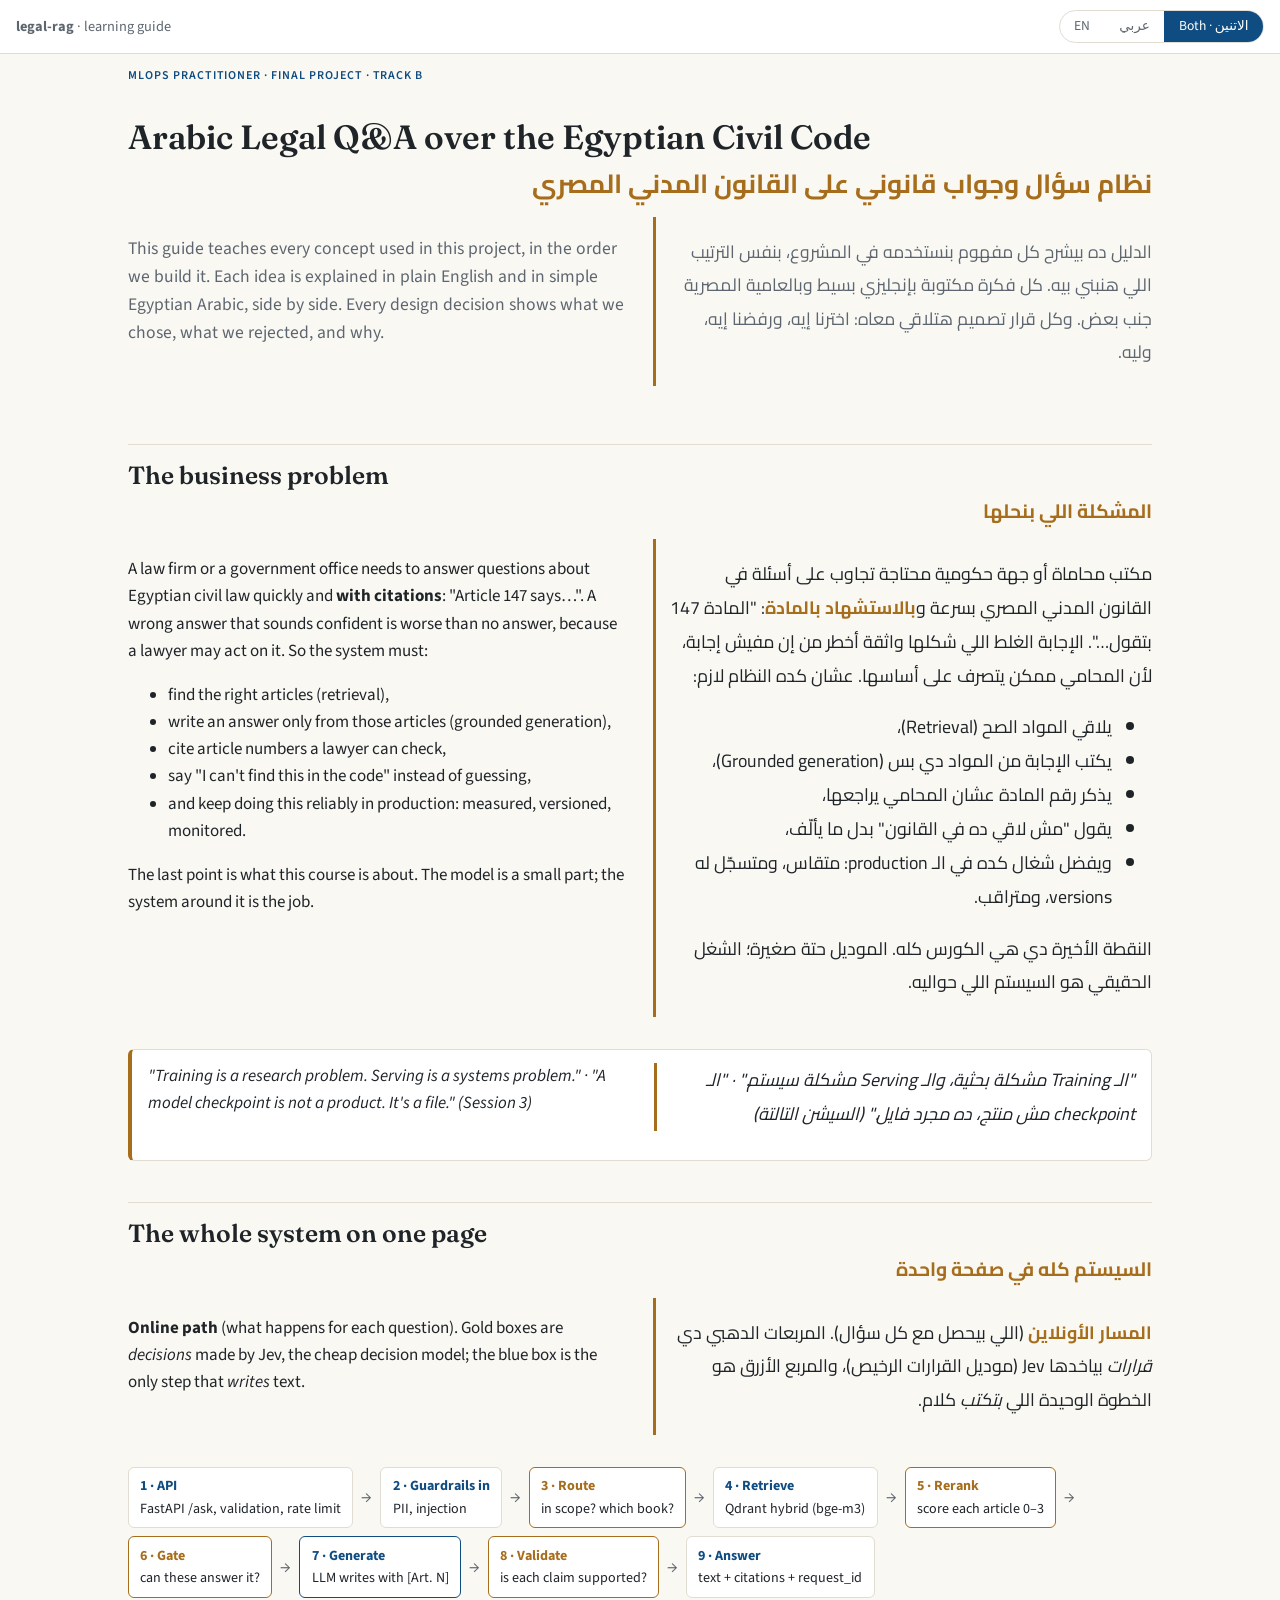
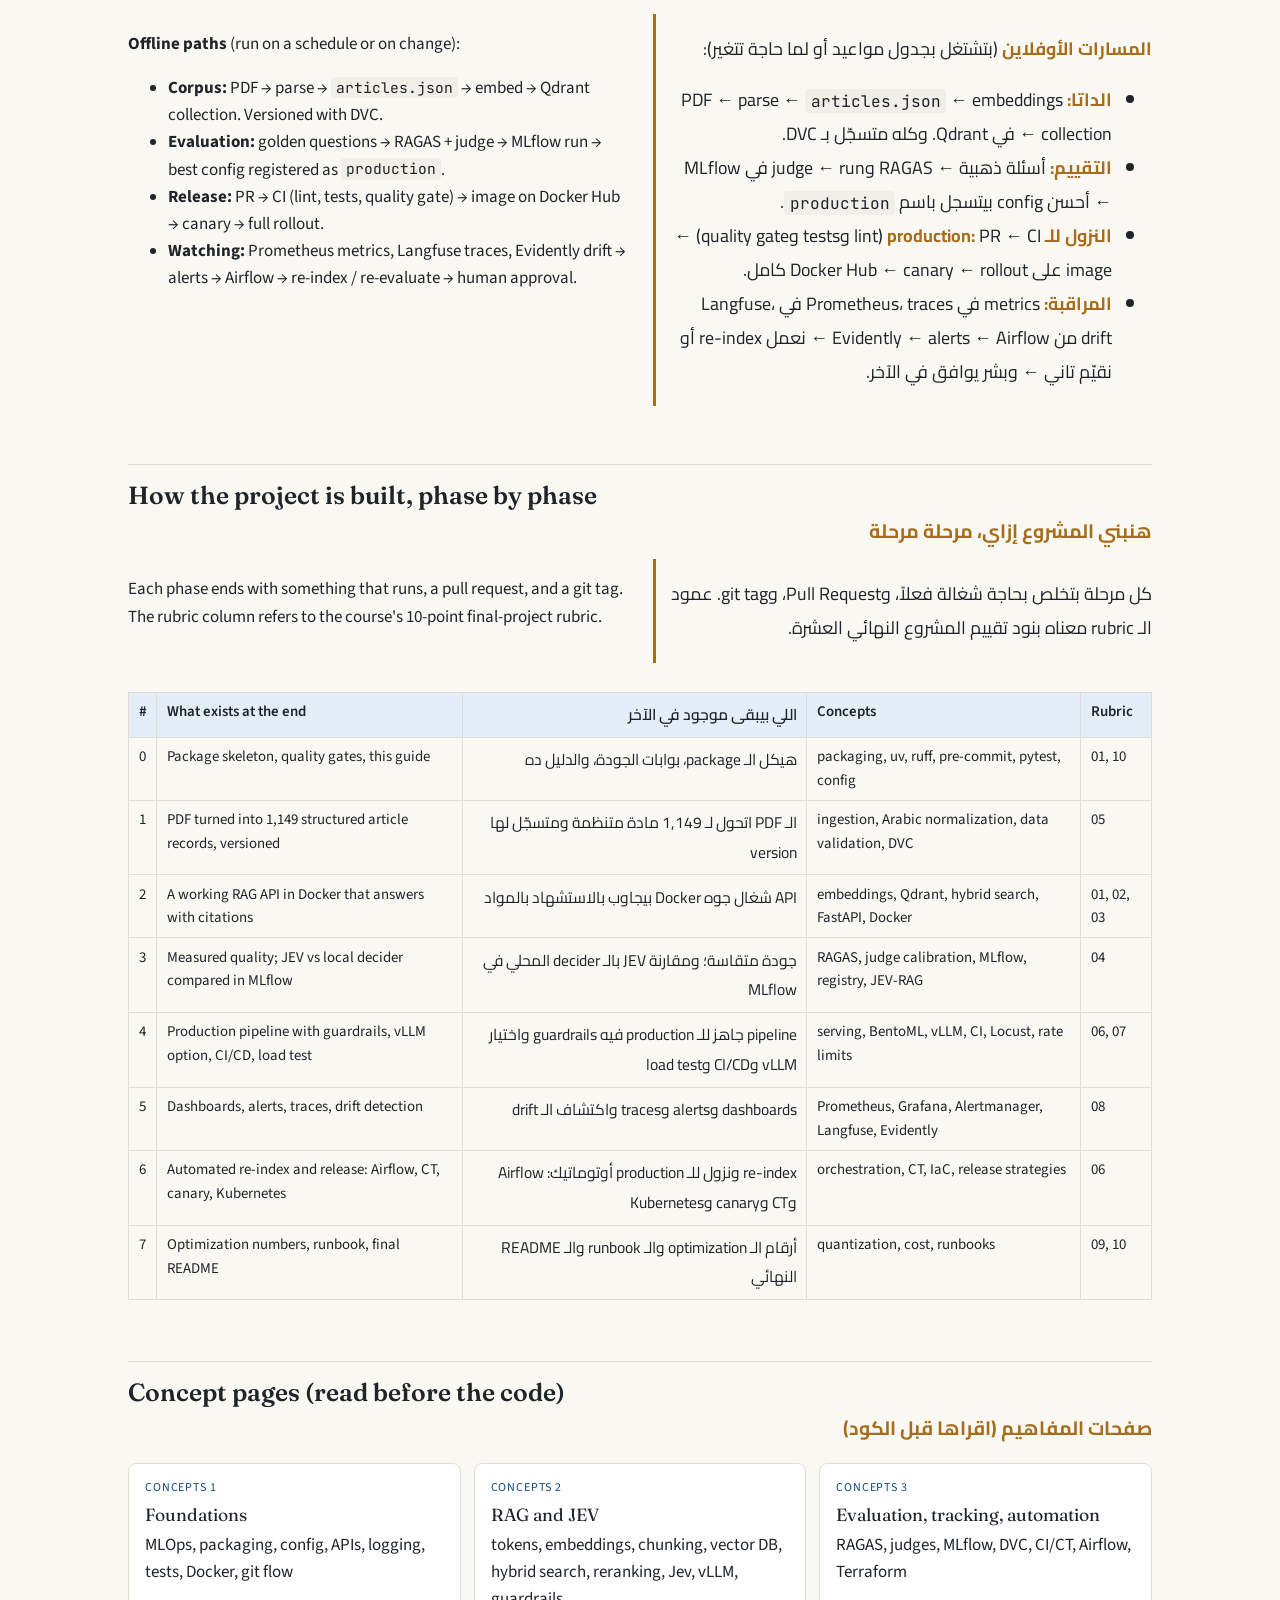
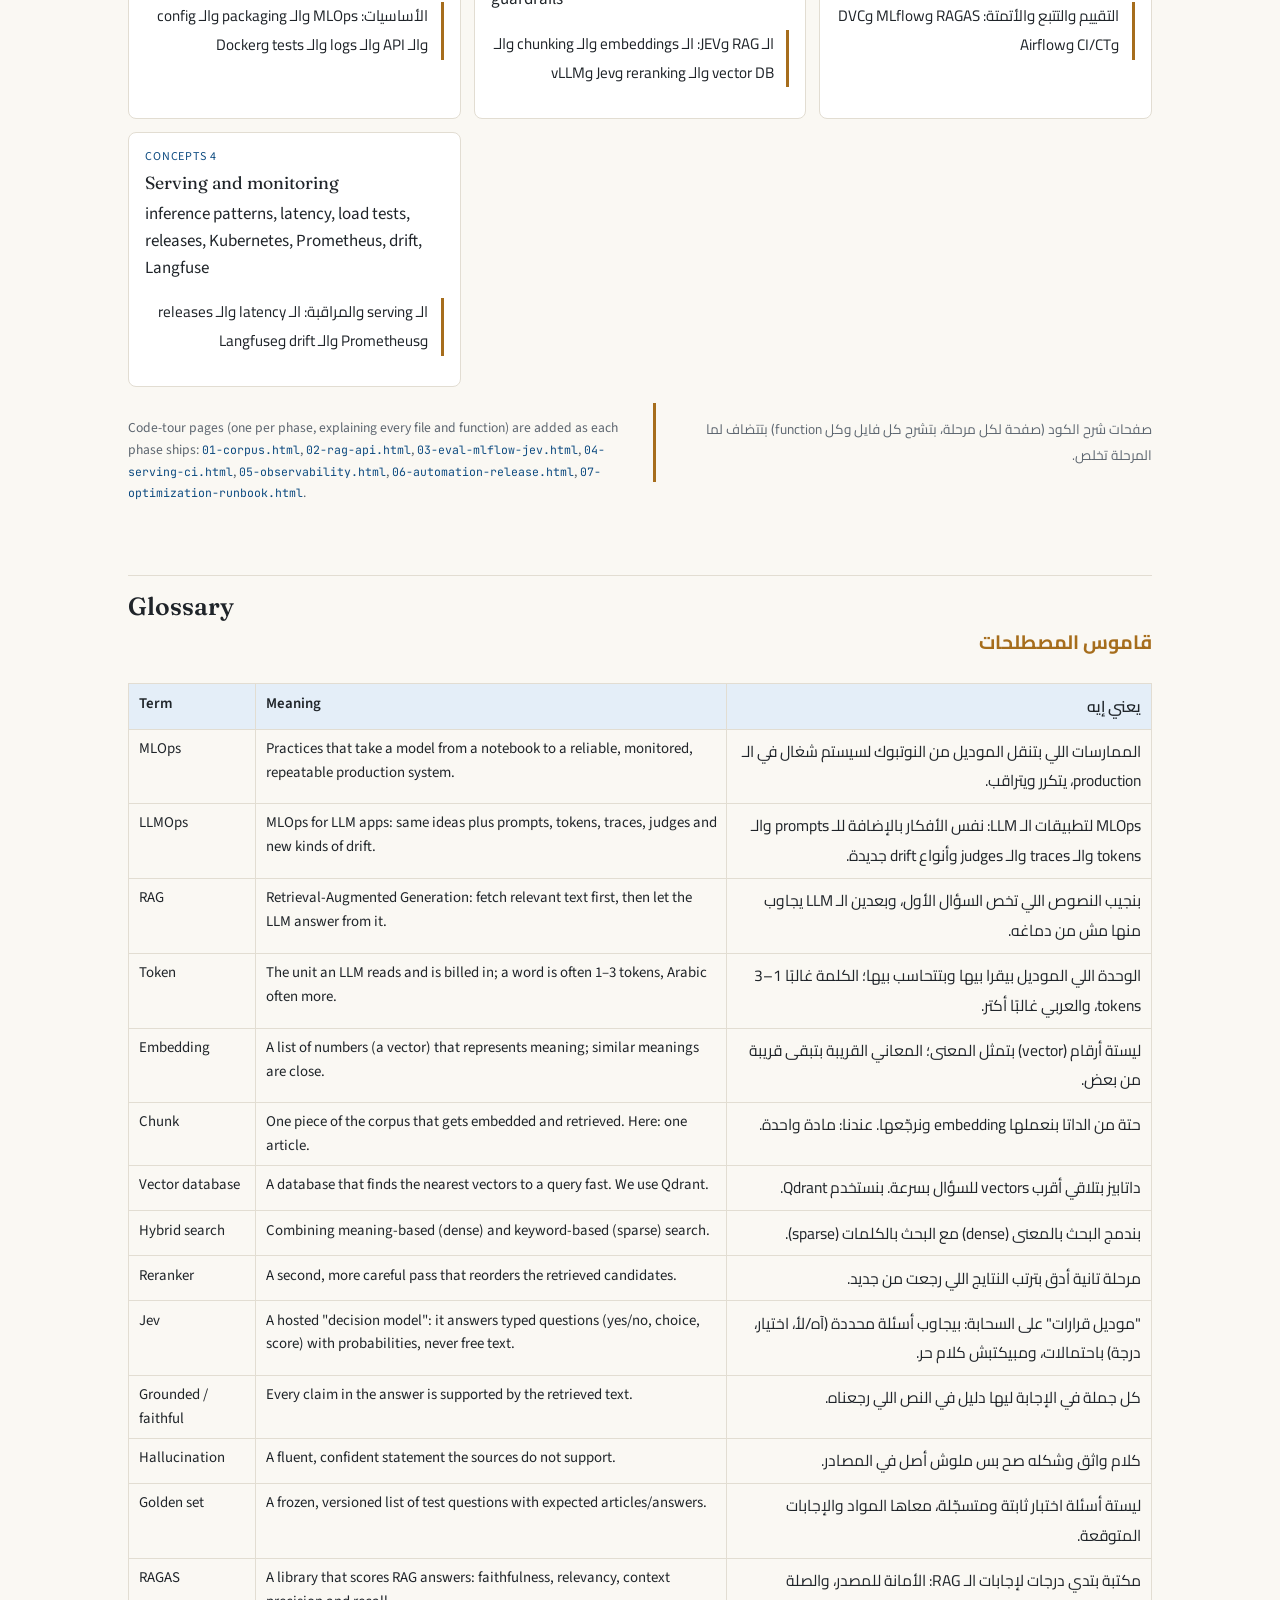
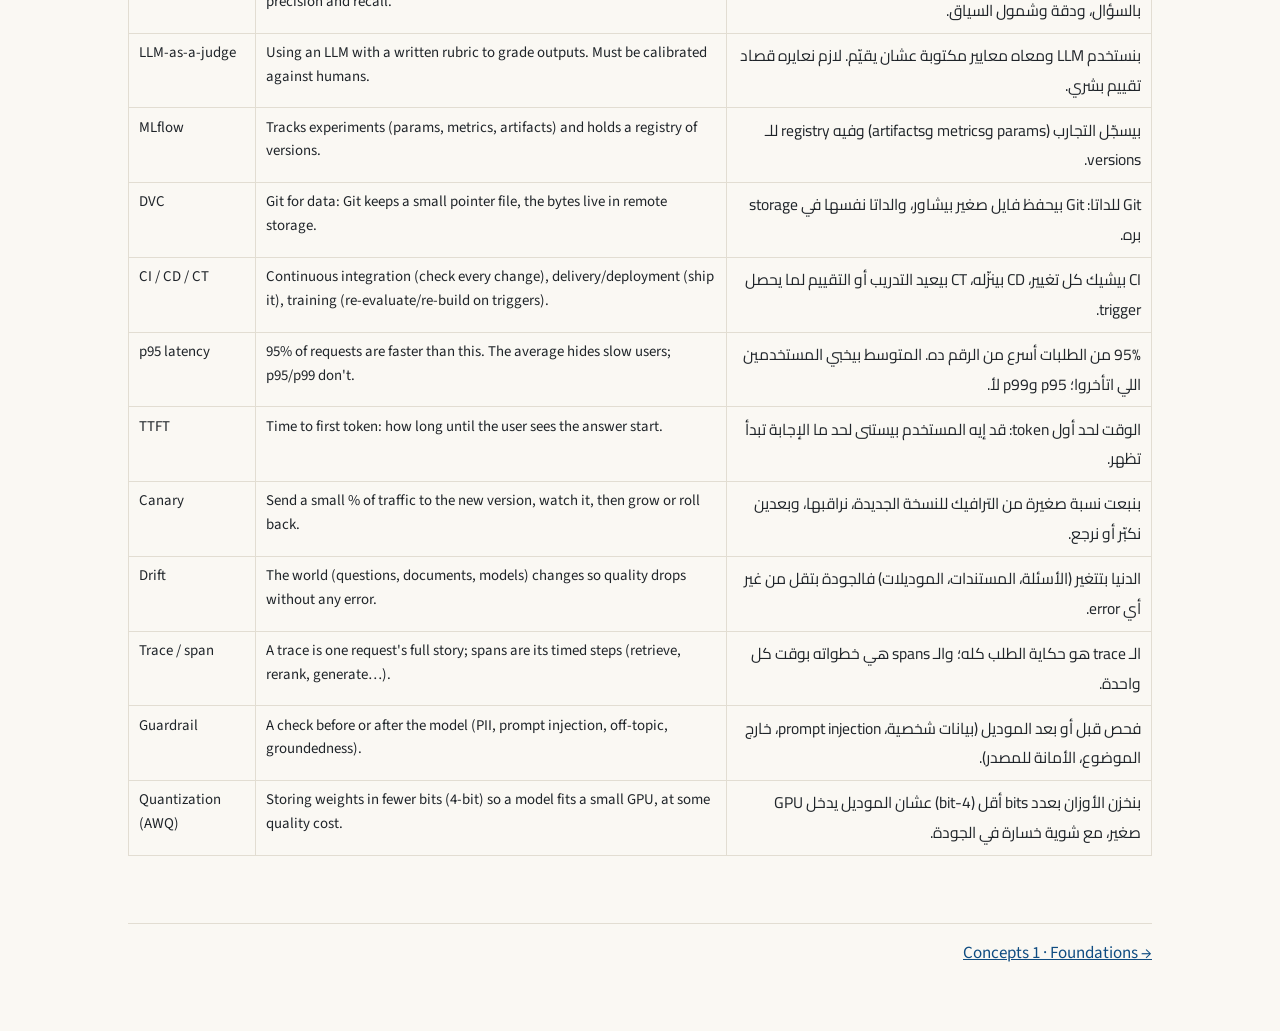
==== docs/walkthrough/index.html @ e9fcdf04 "docs: bilingual concept walkthrough and minimal CI - docs/walkthrough: index (business problem, syst" ====
<!doctype html>
<html lang="en">
<head>
<meta charset="utf-8">
<meta name="viewport" content="width=device-width, initial-scale=1">
<title>legal-rag Learning Guide</title>
<link rel="preconnect" href="https://fonts.googleapis.com">
<link rel="stylesheet" href="https://fonts.googleapis.com/css2?family=Cairo:wght@400;600;700&family=Fraunces:opsz,wght@9..144,600&family=JetBrains+Mono:wght@400;600&family=Source+Sans+3:wght@400;600&display=swap">
<link rel="stylesheet" href="assets/style.css">
</head>
<body data-lang="both">
<header class="topbar">
  <div class="crumbs"><strong>legal-rag</strong> · learning guide</div>
  <div class="lang-toggle" role="group" aria-label="Language">
    <button type="button" data-lang="en">EN</button>
    <button type="button" data-lang="ar">عربي</button>
    <button type="button" data-lang="both">Both · الاتنين</button>
  </div>
</header>
<main>

<p class="eyebrow">MLOps Practitioner · Final project · Track B</p>
<h1><span class="en">Arabic Legal Q&amp;A over the Egyptian Civil Code</span><span class="ar">نظام سؤال وجواب قانوني على القانون المدني المصري</span></h1>

<div class="pair">
  <div class="en">
    <p class="lede">This guide teaches every concept used in this project, in the order we build it. Each idea is explained in plain English and in simple Egyptian Arabic, side by side. Every design decision shows what we chose, what we rejected, and why.</p>
  </div>
  <div class="ar" lang="ar" dir="rtl">
    <p class="lede">الدليل ده بيشرح كل مفهوم بنستخدمه في المشروع، بنفس الترتيب اللي هنبني بيه. كل فكرة مكتوبة بإنجليزي بسيط وبالعامية المصرية جنب بعض. وكل قرار تصميم هتلاقي معاه: اخترنا إيه، ورفضنا إيه، وليه.</p>
  </div>
</div>

<h2><span class="en">The business problem</span><span class="ar">المشكلة اللي بنحلها</span></h2>
<div class="pair">
  <div class="en">
    <p>A law firm or a government office needs to answer questions about Egyptian civil law quickly and <strong>with citations</strong>: "Article 147 says…". A wrong answer that sounds confident is worse than no answer, because a lawyer may act on it. So the system must:</p>
    <ul>
      <li>find the right articles (retrieval),</li>
      <li>write an answer only from those articles (grounded generation),</li>
      <li>cite article numbers a lawyer can check,</li>
      <li>say "I can't find this in the code" instead of guessing,</li>
      <li>and keep doing this reliably in production: measured, versioned, monitored.</li>
    </ul>
    <p>The last point is what this course is about. The model is a small part; the system around it is the job.</p>
  </div>
  <div class="ar" lang="ar" dir="rtl">
    <p>مكتب محاماة أو جهة حكومية محتاجة تجاوب على أسئلة في القانون المدني المصري بسرعة و<strong>بالاستشهاد بالمادة</strong>: "المادة 147 بتقول…". الإجابة الغلط اللي شكلها واثقة أخطر من إن مفيش إجابة، لأن المحامي ممكن يتصرف على أساسها. عشان كده النظام لازم:</p>
    <ul>
      <li>يلاقي المواد الصح (Retrieval)،</li>
      <li>يكتب الإجابة من المواد دي بس (Grounded generation)،</li>
      <li>يذكر رقم المادة عشان المحامي يراجعها،</li>
      <li>يقول "مش لاقي ده في القانون" بدل ما يألّف،</li>
      <li>ويفضل شغال كده في الـ production: متقاس، ومتسجّل له versions، ومتراقب.</li>
    </ul>
    <p>النقطة الأخيرة دي هي الكورس كله. الموديل حتة صغيرة؛ الشغل الحقيقي هو السيستم اللي حواليه.</p>
  </div>
</div>

<div class="callout quote">
  <div class="pair">
    <div class="en">"Training is a research problem. Serving is a systems problem." · "A model checkpoint is not a product. It's a file." (Session 3)</div>
    <div class="ar" lang="ar" dir="rtl">"الـ Training مشكلة بحثية، والـ Serving مشكلة سيستم." · "الـ checkpoint مش منتج، ده مجرد فايل." (السيشن التالتة)</div>
  </div>
</div>

<h2><span class="en">The whole system on one page</span><span class="ar">السيستم كله في صفحة واحدة</span></h2>
<div class="pair">
  <div class="en"><p><strong>Online path</strong> (what happens for each question). Gold boxes are <em>decisions</em> made by Jev, the cheap decision model; the blue box is the only step that <em>writes</em> text.</p></div>
  <div class="ar" lang="ar" dir="rtl"><p><strong>المسار الأونلاين</strong> (اللي بيحصل مع كل سؤال). المربعات الدهبي دي <em>قرارات</em> بياخدها Jev (موديل القرارات الرخيص)، والمربع الأزرق هو الخطوة الوحيدة اللي <em>بتكتب</em> كلام.</p></div>
</div>
<div class="flow" aria-label="Online request path">
  <div class="step"><b>1 · API</b>FastAPI /ask, validation, rate limit</div><span class="arrow">→</span>
  <div class="step"><b>2 · Guardrails in</b>PII, injection</div><span class="arrow">→</span>
  <div class="step jev"><b>3 · Route</b>in scope? which book?</div><span class="arrow">→</span>
  <div class="step"><b>4 · Retrieve</b>Qdrant hybrid (bge-m3)</div><span class="arrow">→</span>
  <div class="step jev"><b>5 · Rerank</b>score each article 0–3</div><span class="arrow">→</span>
  <div class="step jev"><b>6 · Gate</b>can these answer it?</div><span class="arrow">→</span>
  <div class="step" style="border-color:var(--accent)"><b>7 · Generate</b>LLM writes with [Art. N]</div><span class="arrow">→</span>
  <div class="step jev"><b>8 · Validate</b>is each claim supported?</div><span class="arrow">→</span>
  <div class="step"><b>9 · Answer</b>text + citations + request_id</div>
</div>
<div class="pair">
  <div class="en"><p><strong>Offline paths</strong> (run on a schedule or on change):</p>
    <ul>
      <li><strong>Corpus:</strong> PDF → parse → <code>articles.json</code> → embed → Qdrant collection. Versioned with DVC.</li>
      <li><strong>Evaluation:</strong> golden questions → RAGAS + judge → MLflow run → best config registered as <code>production</code>.</li>
      <li><strong>Release:</strong> PR → CI (lint, tests, quality gate) → image on Docker Hub → canary → full rollout.</li>
      <li><strong>Watching:</strong> Prometheus metrics, Langfuse traces, Evidently drift → alerts → Airflow → re-index / re-evaluate → human approval.</li>
    </ul>
  </div>
  <div class="ar" lang="ar" dir="rtl"><p><strong>المسارات الأوفلاين</strong> (بتشتغل بجدول مواعيد أو لما حاجة تتغير):</p>
    <ul>
      <li><strong>الداتا:</strong> PDF ← parse ← <code>articles.json</code> ← embeddings ← collection في Qdrant. وكله متسجّل بـ DVC.</li>
      <li><strong>التقييم:</strong> أسئلة ذهبية ← RAGAS وjudge ← run في MLflow ← أحسن config بيتسجل باسم <code>production</code>.</li>
      <li><strong>النزول للـ production:</strong> PR ← CI (lint وtests وquality gate) ← image على Docker Hub ← canary ← rollout كامل.</li>
      <li><strong>المراقبة:</strong> metrics في Prometheus، traces في Langfuse، drift من Evidently ← alerts ← Airflow ← نعمل re-index أو نقيّم تاني ← وبشر يوافق في الآخر.</li>
    </ul>
  </div>
</div>

<h2><span class="en">How the project is built, phase by phase</span><span class="ar">هنبني المشروع إزاي، مرحلة مرحلة</span></h2>
<div class="pair">
  <div class="en"><p>Each phase ends with something that runs, a pull request, and a git tag. The rubric column refers to the course's 10-point final-project rubric.</p></div>
  <div class="ar" lang="ar" dir="rtl"><p>كل مرحلة بتخلص بحاجة شغالة فعلاً، وPull Request، وgit tag. عمود الـ rubric معناه بنود تقييم المشروع النهائي العشرة.</p></div>
</div>
<div class="tablewrap">
<table>
  <thead><tr><th>#</th><th class="en">What exists at the end</th><th class="ar">اللي بيبقى موجود في الآخر</th><th>Concepts</th><th>Rubric</th></tr></thead>
  <tbody>
    <tr><td>0</td><td class="en">Package skeleton, quality gates, this guide</td><td class="ar">هيكل الـ package، بوابات الجودة، والدليل ده</td><td>packaging, uv, ruff, pre-commit, pytest, config</td><td>01, 10</td></tr>
    <tr><td>1</td><td class="en">PDF turned into 1,149 structured article records, versioned</td><td class="ar">الـ PDF اتحول لـ 1,149 مادة متنظمة ومتسجّل لها version</td><td>ingestion, Arabic normalization, data validation, DVC</td><td>05</td></tr>
    <tr><td>2</td><td class="en">A working RAG API in Docker that answers with citations</td><td class="ar">API شغال جوه Docker بيجاوب بالاستشهاد بالمواد</td><td>embeddings, Qdrant, hybrid search, FastAPI, Docker</td><td>01, 02, 03</td></tr>
    <tr><td>3</td><td class="en">Measured quality; JEV vs local decider compared in MLflow</td><td class="ar">جودة متقاسة؛ ومقارنة JEV بالـ decider المحلي في MLflow</td><td>RAGAS, judge calibration, MLflow, registry, JEV-RAG</td><td>04</td></tr>
    <tr><td>4</td><td class="en">Production pipeline with guardrails, vLLM option, CI/CD, load test</td><td class="ar">pipeline جاهز للـ production فيه guardrails واختيار vLLM وCI/CD وload test</td><td>serving, BentoML, vLLM, CI, Locust, rate limits</td><td>06, 07</td></tr>
    <tr><td>5</td><td class="en">Dashboards, alerts, traces, drift detection</td><td class="ar">dashboards وalerts وtraces واكتشاف الـ drift</td><td>Prometheus, Grafana, Alertmanager, Langfuse, Evidently</td><td>08</td></tr>
    <tr><td>6</td><td class="en">Automated re-index and release: Airflow, CT, canary, Kubernetes</td><td class="ar">re-index ونزول للـ production أوتوماتيك: Airflow وCT وcanary وKubernetes</td><td>orchestration, CT, IaC, release strategies</td><td>06</td></tr>
    <tr><td>7</td><td class="en">Optimization numbers, runbook, final README</td><td class="ar">أرقام الـ optimization والـ runbook والـ README النهائي</td><td>quantization, cost, runbooks</td><td>09, 10</td></tr>
  </tbody>
</table>
</div>

<h2><span class="en">Concept pages (read before the code)</span><span class="ar">صفحات المفاهيم (اقراها قبل الكود)</span></h2>
<div class="cards">
  <a class="card" href="00a-foundations.html"><div class="k">Concepts 1</div><div class="t">Foundations</div><div class="en">MLOps, packaging, config, APIs, logging, tests, Docker, git flow</div><div class="ar" lang="ar" dir="rtl">الأساسيات: MLOps والـ packaging والـ config والـ API والـ logs والـ tests وDocker</div></a>
  <a class="card" href="00b-rag-jev.html"><div class="k">Concepts 2</div><div class="t">RAG and JEV</div><div class="en">tokens, embeddings, chunking, vector DB, hybrid search, reranking, Jev, vLLM, guardrails</div><div class="ar" lang="ar" dir="rtl">الـ RAG وJEV: الـ embeddings والـ chunking والـ vector DB والـ reranking وJev وvLLM</div></a>
  <a class="card" href="00c-eval-tracking.html"><div class="k">Concepts 3</div><div class="t">Evaluation, tracking, automation</div><div class="en">RAGAS, judges, MLflow, DVC, CI/CT, Airflow, Terraform</div><div class="ar" lang="ar" dir="rtl">التقييم والتتبع والأتمتة: RAGAS وMLflow وDVC وCI/CT وAirflow</div></a>
  <a class="card" href="00d-serving-monitoring.html"><div class="k">Concepts 4</div><div class="t">Serving and monitoring</div><div class="en">inference patterns, latency, load tests, releases, Kubernetes, Prometheus, drift, Langfuse</div><div class="ar" lang="ar" dir="rtl">الـ serving والمراقبة: الـ latency والـ releases وPrometheus والـ drift وLangfuse</div></a>
</div>
<div class="pair">
  <div class="en"><p class="legend">Code-tour pages (one per phase, explaining every file and function) are added as each phase ships: <span class="file">01-corpus.html</span>, <span class="file">02-rag-api.html</span>, <span class="file">03-eval-mlflow-jev.html</span>, <span class="file">04-serving-ci.html</span>, <span class="file">05-observability.html</span>, <span class="file">06-automation-release.html</span>, <span class="file">07-optimization-runbook.html</span>.</p></div>
  <div class="ar" lang="ar" dir="rtl"><p class="legend">صفحات شرح الكود (صفحة لكل مرحلة، بتشرح كل فايل وكل function) بتتضاف لما المرحلة تخلص.</p></div>
</div>

<h2 id="glossary"><span class="en">Glossary</span><span class="ar">قاموس المصطلحات</span></h2>
<div class="tablewrap">
<table>
  <thead><tr><th>Term</th><th class="en">Meaning</th><th class="ar">يعني إيه</th></tr></thead>
  <tbody>
    <tr><td>MLOps</td><td class="en">Practices that take a model from a notebook to a reliable, monitored, repeatable production system.</td><td class="ar">الممارسات اللي بتنقل الموديل من النوتبوك لسيستم شغال في الـ production، يتكرر ويتراقب.</td></tr>
    <tr><td>LLMOps</td><td class="en">MLOps for LLM apps: same ideas plus prompts, tokens, traces, judges and new kinds of drift.</td><td class="ar">MLOps لتطبيقات الـ LLM: نفس الأفكار بالإضافة للـ prompts والـ tokens والـ traces والـ judges وأنواع drift جديدة.</td></tr>
    <tr><td>RAG</td><td class="en">Retrieval-Augmented Generation: fetch relevant text first, then let the LLM answer from it.</td><td class="ar">بنجيب النصوص اللي تخص السؤال الأول، وبعدين الـ LLM يجاوب منها مش من دماغه.</td></tr>
    <tr><td>Token</td><td class="en">The unit an LLM reads and is billed in; a word is often 1–3 tokens, Arabic often more.</td><td class="ar">الوحدة اللي الموديل بيقرا بيها وبتتحاسب بيها؛ الكلمة غالبًا 1–3 tokens، والعربي غالبًا أكتر.</td></tr>
    <tr><td>Embedding</td><td class="en">A list of numbers (a vector) that represents meaning; similar meanings are close.</td><td class="ar">ليستة أرقام (vector) بتمثل المعنى؛ المعاني القريبة بتبقى قريبة من بعض.</td></tr>
    <tr><td>Chunk</td><td class="en">One piece of the corpus that gets embedded and retrieved. Here: one article.</td><td class="ar">حتة من الداتا بنعملها embedding ونرجّعها. عندنا: مادة واحدة.</td></tr>
    <tr><td>Vector database</td><td class="en">A database that finds the nearest vectors to a query fast. We use Qdrant.</td><td class="ar">داتابيز بتلاقي أقرب vectors للسؤال بسرعة. بنستخدم Qdrant.</td></tr>
    <tr><td>Hybrid search</td><td class="en">Combining meaning-based (dense) and keyword-based (sparse) search.</td><td class="ar">بندمج البحث بالمعنى (dense) مع البحث بالكلمات (sparse).</td></tr>
    <tr><td>Reranker</td><td class="en">A second, more careful pass that reorders the retrieved candidates.</td><td class="ar">مرحلة تانية أدق بترتب النتايج اللي رجعت من جديد.</td></tr>
    <tr><td>Jev</td><td class="en">A hosted "decision model": it answers typed questions (yes/no, choice, score) with probabilities, never free text.</td><td class="ar">"موديل قرارات" على السحابة: بيجاوب أسئلة محددة (آه/لأ، اختيار، درجة) باحتمالات، ومبيكتبش كلام حر.</td></tr>
    <tr><td>Grounded / faithful</td><td class="en">Every claim in the answer is supported by the retrieved text.</td><td class="ar">كل جملة في الإجابة ليها دليل في النص اللي رجعناه.</td></tr>
    <tr><td>Hallucination</td><td class="en">A fluent, confident statement the sources do not support.</td><td class="ar">كلام واثق وشكله صح بس ملوش أصل في المصادر.</td></tr>
    <tr><td>Golden set</td><td class="en">A frozen, versioned list of test questions with expected articles/answers.</td><td class="ar">ليستة أسئلة اختبار ثابتة ومتسجّلة، معاها المواد والإجابات المتوقعة.</td></tr>
    <tr><td>RAGAS</td><td class="en">A library that scores RAG answers: faithfulness, relevancy, context precision and recall.</td><td class="ar">مكتبة بتدي درجات لإجابات الـ RAG: الأمانة للمصدر، والصلة بالسؤال، ودقة وشمول السياق.</td></tr>
    <tr><td>LLM-as-a-judge</td><td class="en">Using an LLM with a written rubric to grade outputs. Must be calibrated against humans.</td><td class="ar">بنستخدم LLM ومعاه معايير مكتوبة عشان يقيّم. لازم نعايره قصاد تقييم بشري.</td></tr>
    <tr><td>MLflow</td><td class="en">Tracks experiments (params, metrics, artifacts) and holds a registry of versions.</td><td class="ar">بيسجّل التجارب (params وmetrics وartifacts) وفيه registry للـ versions.</td></tr>
    <tr><td>DVC</td><td class="en">Git for data: Git keeps a small pointer file, the bytes live in remote storage.</td><td class="ar">Git للداتا: Git بيحفظ فايل صغير بيشاور، والداتا نفسها في storage بره.</td></tr>
    <tr><td>CI / CD / CT</td><td class="en">Continuous integration (check every change), delivery/deployment (ship it), training (re-evaluate/re-build on triggers).</td><td class="ar">CI بيشيك كل تغيير، CD بينزّله، CT بيعيد التدريب أو التقييم لما يحصل trigger.</td></tr>
    <tr><td>p95 latency</td><td class="en">95% of requests are faster than this. The average hides slow users; p95/p99 don't.</td><td class="ar">95% من الطلبات أسرع من الرقم ده. المتوسط بيخبي المستخدمين اللي اتأخروا؛ p95 وp99 لأ.</td></tr>
    <tr><td>TTFT</td><td class="en">Time to first token: how long until the user sees the answer start.</td><td class="ar">الوقت لحد أول token: قد إيه المستخدم بيستنى لحد ما الإجابة تبدأ تظهر.</td></tr>
    <tr><td>Canary</td><td class="en">Send a small % of traffic to the new version, watch it, then grow or roll back.</td><td class="ar">بنبعت نسبة صغيرة من الترافيك للنسخة الجديدة، نراقبها، وبعدين نكبّر أو نرجع.</td></tr>
    <tr><td>Drift</td><td class="en">The world (questions, documents, models) changes so quality drops without any error.</td><td class="ar">الدنيا بتتغير (الأسئلة، المستندات، الموديلات) فالجودة بتقل من غير أي error.</td></tr>
    <tr><td>Trace / span</td><td class="en">A trace is one request's full story; spans are its timed steps (retrieve, rerank, generate…).</td><td class="ar">الـ trace هو حكاية الطلب كله؛ والـ spans هي خطواته بوقت كل واحدة.</td></tr>
    <tr><td>Guardrail</td><td class="en">A check before or after the model (PII, prompt injection, off-topic, groundedness).</td><td class="ar">فحص قبل أو بعد الموديل (بيانات شخصية، prompt injection، خارج الموضوع، الأمانة للمصدر).</td></tr>
    <tr><td>Quantization (AWQ)</td><td class="en">Storing weights in fewer bits (4-bit) so a model fits a small GPU, at some quality cost.</td><td class="ar">بنخزن الأوزان بعدد bits أقل (4-bit) عشان الموديل يدخل GPU صغير، مع شوية خسارة في الجودة.</td></tr>
  </tbody>
</table>
</div>

<div class="pager"><span></span><a href="00a-foundations.html">Concepts 1 · Foundations →</a></div>
</main>
<script src="assets/toggle.js"></script>
</body>
</html>
---- docs/walkthrough/assets/style.css ----
/* Walkthrough design tokens.
   Layout: single reading column (~70ch) with a sticky top bar holding the language toggle.
   Palette: ink on warm paper, with a deep "Nile" blue accent for links/labels and a gold for Arabic headings. */
:root {
  --bg: #faf8f3;
  --surface: #ffffff;
  --fg: #1f2429;
  --muted: #5d6670;
  --line: #e2ddd2;
  --accent: #0f4c81;
  --accent-soft: #e4eef8;
  --gold: #a66d1c;
  --ok: #2e7d4f;
  --warn: #b5541c;
  --code-bg: #f1efe8;
  --font-body: "Source Sans 3", "Segoe UI", system-ui, sans-serif;
  --font-display: "Fraunces", Georgia, serif;
  --font-arabic: "Cairo", "Noto Naskh Arabic", "Segoe UI", Tahoma, sans-serif;
  --font-mono: "JetBrains Mono", Consolas, "Courier New", monospace;
  color-scheme: light;
}
@media (prefers-color-scheme: dark) {
  :root:not([data-theme="light"]) {
    --bg: #15181c; --surface: #1d2126; --fg: #e8e6e1; --muted: #a2a8b0; --line: #2d333b;
    --accent: #7fb3e6; --accent-soft: #1d2d3f; --gold: #d9a85a; --ok: #6ccf93; --warn: #e8905a;
    --code-bg: #23282e; color-scheme: dark;
  }
}
:root[data-theme="dark"] {
  --bg: #15181c; --surface: #1d2126; --fg: #e8e6e1; --muted: #a2a8b0; --line: #2d333b;
  --accent: #7fb3e6; --accent-soft: #1d2d3f; --gold: #d9a85a; --ok: #6ccf93; --warn: #e8905a;
  --code-bg: #23282e; color-scheme: dark;
}

* { box-sizing: border-box; }
html, body { margin: 0; }
body {
  background: var(--bg); color: var(--fg);
  font-family: var(--font-body); font-size: 17px; line-height: 1.6;
  padding-block: 0 4rem; padding-inline: 16px;
}
.topbar {
  position: sticky; top: 0; z-index: 10;
  display: flex; flex-wrap: wrap; gap: 0.75rem; align-items: center; justify-content: space-between;
  background: var(--surface); border-bottom: 1px solid var(--line);
  margin-inline: -16px; padding: 0.6rem 16px;
}
.topbar .crumbs { font-size: 0.9rem; color: var(--muted); }
.topbar .crumbs a { color: var(--accent); text-decoration: none; }
.lang-toggle { display: inline-flex; border: 1px solid var(--line); border-radius: 999px; overflow: hidden; }
.lang-toggle button {
  font: inherit; font-size: 0.85rem; padding: 0.3rem 0.9rem; border: 0; background: transparent; color: var(--muted); cursor: pointer;
}
.lang-toggle button[aria-pressed="true"] { background: var(--accent); color: #fff; }
.lang-toggle button:focus-visible { outline: 2px solid var(--gold); outline-offset: -2px; }

main { max-width: 74ch; margin: 0 auto; }
h1, h2, h3 { font-family: var(--font-display); font-weight: 600; line-height: 1.2; text-wrap: balance; }
h1 { font-size: 2.1rem; margin: 2rem 0 0.5rem; }
h2 { font-size: 1.55rem; margin: 2.6rem 0 0.6rem; padding-top: 1rem; border-top: 1px solid var(--line); }
h3 { font-size: 1.15rem; margin: 1.6rem 0 0.4rem; }
.eyebrow { text-transform: uppercase; letter-spacing: 0.08em; font-size: 0.75rem; color: var(--accent); font-weight: 600; }
.lede { font-size: 1.1rem; color: var(--muted); }
a { color: var(--accent); }

/* bilingual blocks */
.en, .ar { margin: 0 0 1rem; }
.ar { font-family: var(--font-arabic); direction: rtl; text-align: right; font-size: 1.05em; line-height: 1.9; }
.ar code, .ar .kw { direction: ltr; unicode-bidi: embed; font-size: 0.9em; }
.ar h3, .ar strong { color: var(--gold); }
body[data-lang="en"] .ar { display: none; }
body[data-lang="ar"] .en { display: none; }
/* Both: paragraphs are written in EN/AR pairs; on wide screens they sit side by side, row by row */
body[data-lang="both"] main { max-width: 128ch; }
body[data-lang="both"] div.ar { border-inline-start: 3px solid var(--gold); padding-inline-start: 0.8rem; }
@media (min-width: 980px) {
  body[data-lang="both"] .pair { display: grid; grid-template-columns: minmax(0, 1fr) minmax(0, 1fr); gap: 1.6rem; align-items: start; }
  body[data-lang="both"] .pair > div.ar { border-inline-start: 0; border-inline-end: 3px solid var(--gold); padding-inline-start: 0; padding-inline-end: 0.8rem; }
}
.pair > .en, .pair > .ar { min-width: 0; }
/* bilingual headings: <h2><span class="en">..</span><span class="ar">..</span></h2> */
h1 .ar, h2 .ar, h3 .ar { display: block; margin: 0.15rem 0 0; font-family: var(--font-arabic); font-weight: 700; }
body[data-lang="both"] h1 .ar, body[data-lang="both"] h2 .ar, body[data-lang="both"] h3 .ar { font-size: 0.78em; color: var(--gold); }
body[data-lang="en"] h1 .ar, body[data-lang="en"] h2 .ar, body[data-lang="en"] h3 .ar { display: none; }
/* bilingual tables: one row per idea, EN and AR cells side by side */
td.ar, th.ar { font-family: var(--font-arabic); direction: rtl; text-align: right; }

code, pre { font-family: var(--font-mono); font-size: 0.86em; }
code { background: var(--code-bg); padding: 0.1em 0.35em; border-radius: 4px; }
pre { background: var(--code-bg); padding: 0.9rem 1rem; border-radius: 8px; overflow-x: auto; line-height: 1.5; direction: ltr; text-align: left; }
pre code { background: none; padding: 0; }

table { border-collapse: collapse; width: 100%; margin: 0.8rem 0 1.2rem; font-size: 0.93rem; }
th, td { border: 1px solid var(--line); padding: 0.45rem 0.6rem; vertical-align: top; text-align: start; }
th { background: var(--accent-soft); font-weight: 600; }
.tablewrap { overflow-x: auto; }
.ar table { direction: rtl; }

.callout { border: 1px solid var(--line); border-inline-start: 4px solid var(--accent); background: var(--surface); padding: 0.8rem 1rem; border-radius: 6px; margin: 1rem 0; }
.callout.quote { border-inline-start-color: var(--gold); font-style: italic; }
.callout.warn { border-inline-start-color: var(--warn); }
.decision { display: grid; grid-template-columns: 1fr; gap: 0.6rem; margin: 1rem 0; }
.decision .pick, .decision .skip { background: var(--surface); border: 1px solid var(--line); border-radius: 6px; padding: 0.7rem 0.9rem; }
.decision .pick { border-inline-start: 4px solid var(--ok); }
.decision .skip { border-inline-start: 4px solid var(--warn); }
.decision .tag { font-size: 0.75rem; text-transform: uppercase; letter-spacing: 0.06em; color: var(--muted); }
@media (min-width: 720px) { .decision.two { grid-template-columns: 1fr 1fr; } }

nav.toc { background: var(--surface); border: 1px solid var(--line); border-radius: 8px; padding: 0.8rem 1.2rem; margin: 1.2rem 0; }
nav.toc ol { margin: 0.3rem 0 0; padding-inline-start: 1.2rem; columns: 1; }
@media (min-width: 720px) { nav.toc ol { columns: 2; } }
nav.toc li { margin: 0.15rem 0; }
.file { font-family: var(--font-mono); font-size: 0.85em; color: var(--accent); }
.pager { display: flex; justify-content: space-between; gap: 1rem; margin-top: 3rem; padding-top: 1rem; border-top: 1px solid var(--line); flex-wrap: wrap; }
figure { margin: 1rem 0; }
figure svg { max-width: 100%; height: auto; }
figcaption { font-size: 0.85rem; color: var(--muted); }
@media (prefers-reduced-motion: no-preference) { .lang-toggle button { transition: background 0.15s; } }

/* pipeline flow: boxes with arrows, wraps on phones */
.flow { display: flex; flex-wrap: wrap; gap: 0.5rem; align-items: center; margin: 1rem 0; }
.flow .step { background: var(--surface); border: 1px solid var(--line); border-radius: 6px; padding: 0.45rem 0.7rem; font-size: 0.88rem; }
.flow .step b { display: block; color: var(--accent); }
.flow .step.jev { border-color: var(--gold); }
.flow .step.jev b { color: var(--gold); }
.flow .arrow { color: var(--muted); }
.legend { font-size: 0.85rem; color: var(--muted); }
.term { font-weight: 600; color: var(--accent); }
dl.glossary { display: grid; grid-template-columns: minmax(0, 14rem) minmax(0, 1fr); gap: 0.4rem 1rem; }
dl.glossary dt { font-weight: 600; }
dl.glossary dd { margin: 0; }
@media (max-width: 640px) { dl.glossary { grid-template-columns: 1fr; } dl.glossary dd { margin-bottom: 0.6rem; } }
.cards { display: grid; grid-template-columns: repeat(auto-fit, minmax(16rem, 1fr)); gap: 0.8rem; margin: 1rem 0; }
.cards a.card { display: block; text-decoration: none; color: var(--fg); background: var(--surface); border: 1px solid var(--line); border-radius: 8px; padding: 0.9rem 1rem; }
.cards a.card:hover, .cards a.card:focus-visible { border-color: var(--accent); }
.cards .card .k { font-size: 0.75rem; text-transform: uppercase; letter-spacing: 0.07em; color: var(--accent); }
.cards .card .t { font-family: var(--font-display); font-size: 1.1rem; margin: 0.2rem 0; }
.cards .card .ar { font-size: 0.95rem; }

/* Arabic inside code spans: keep letters joined (monospace fonts break Arabic shaping) */
code.arw { font-family: var(--font-arabic); direction: rtl; unicode-bidi: isolate; font-size: 0.95em; }
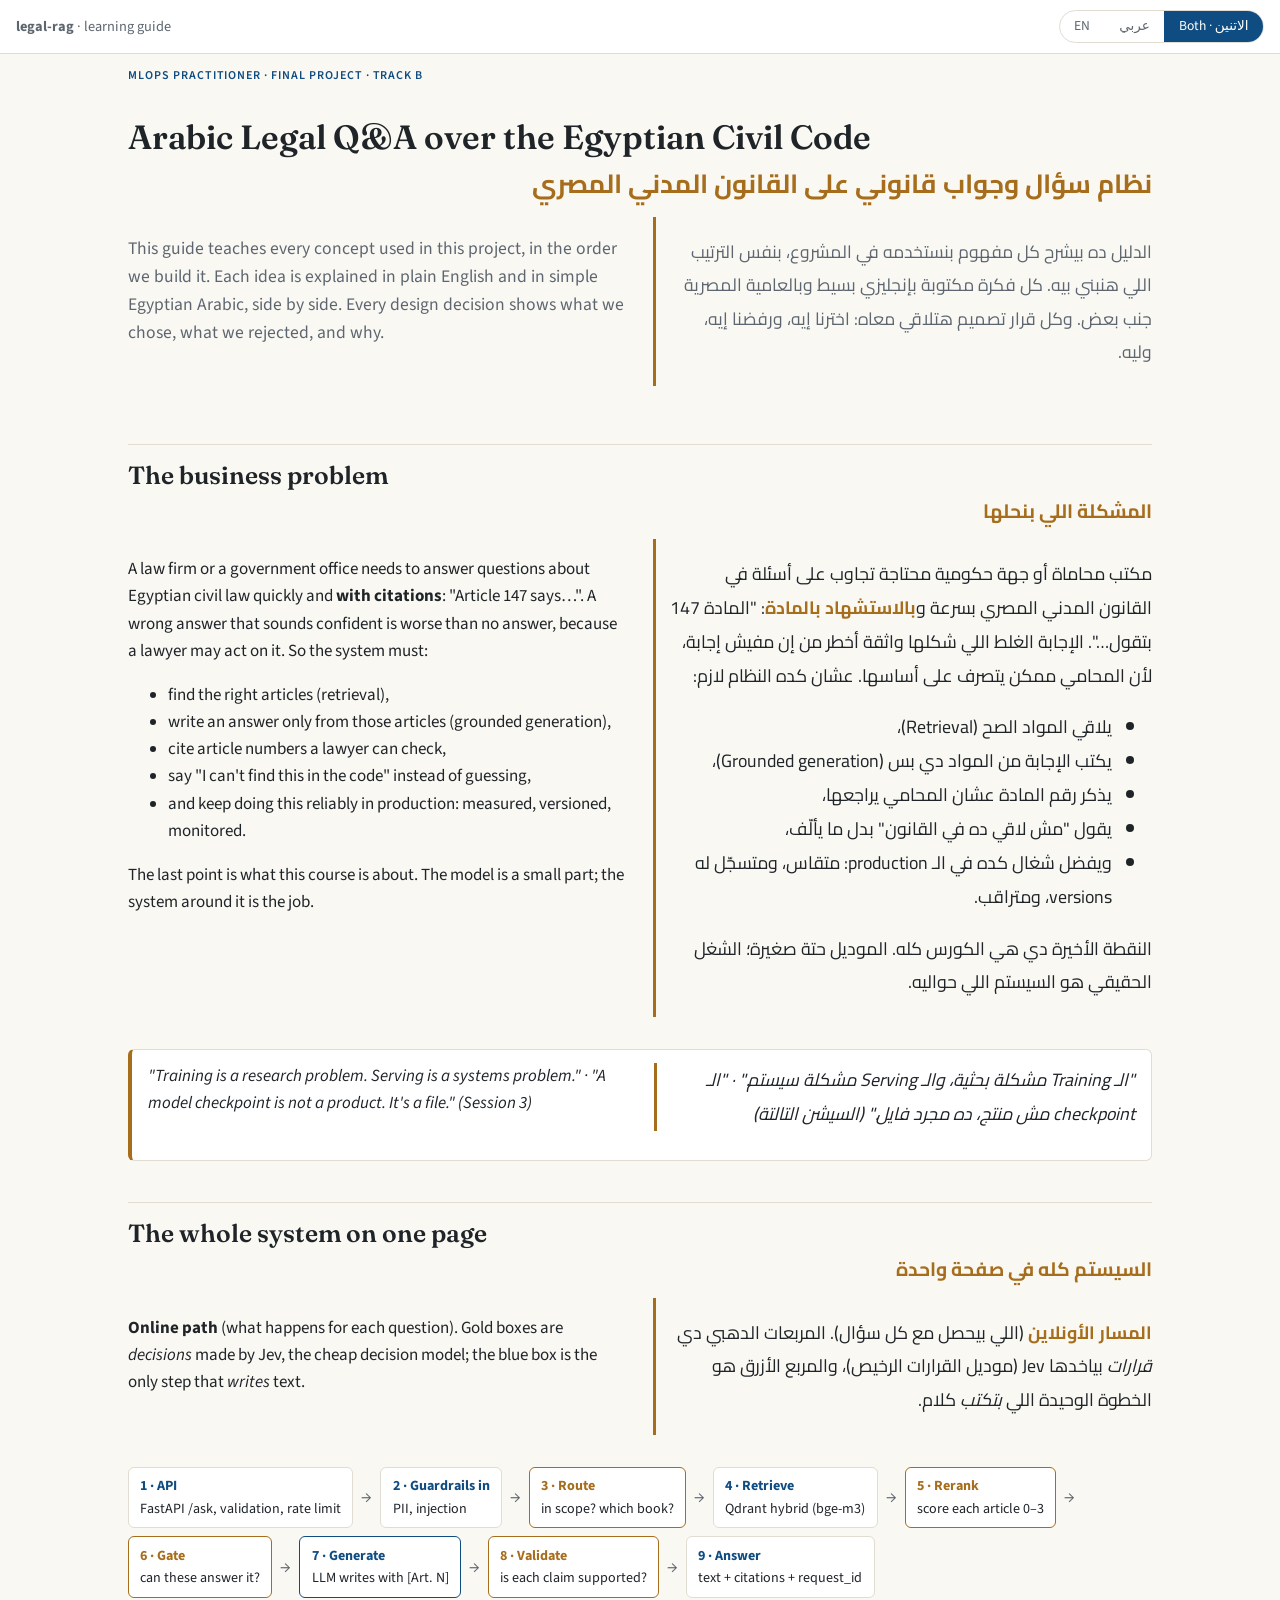
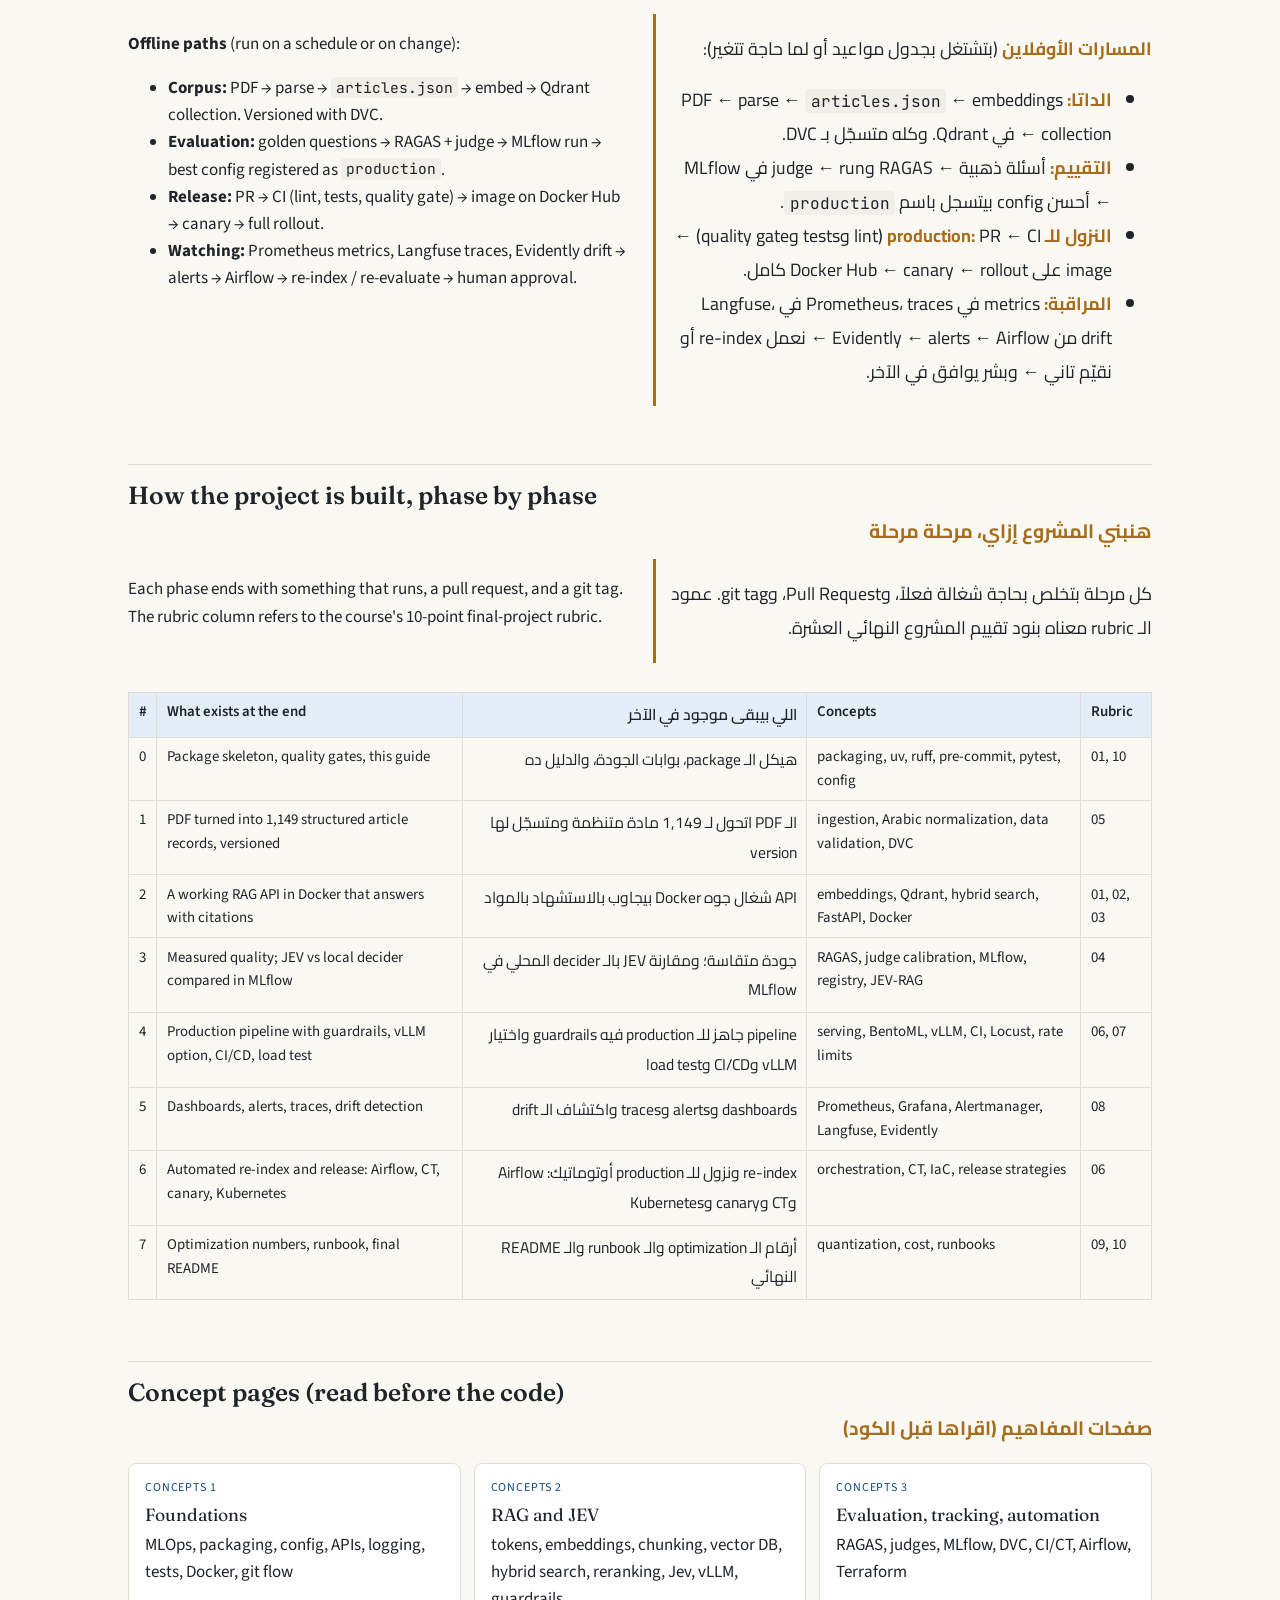
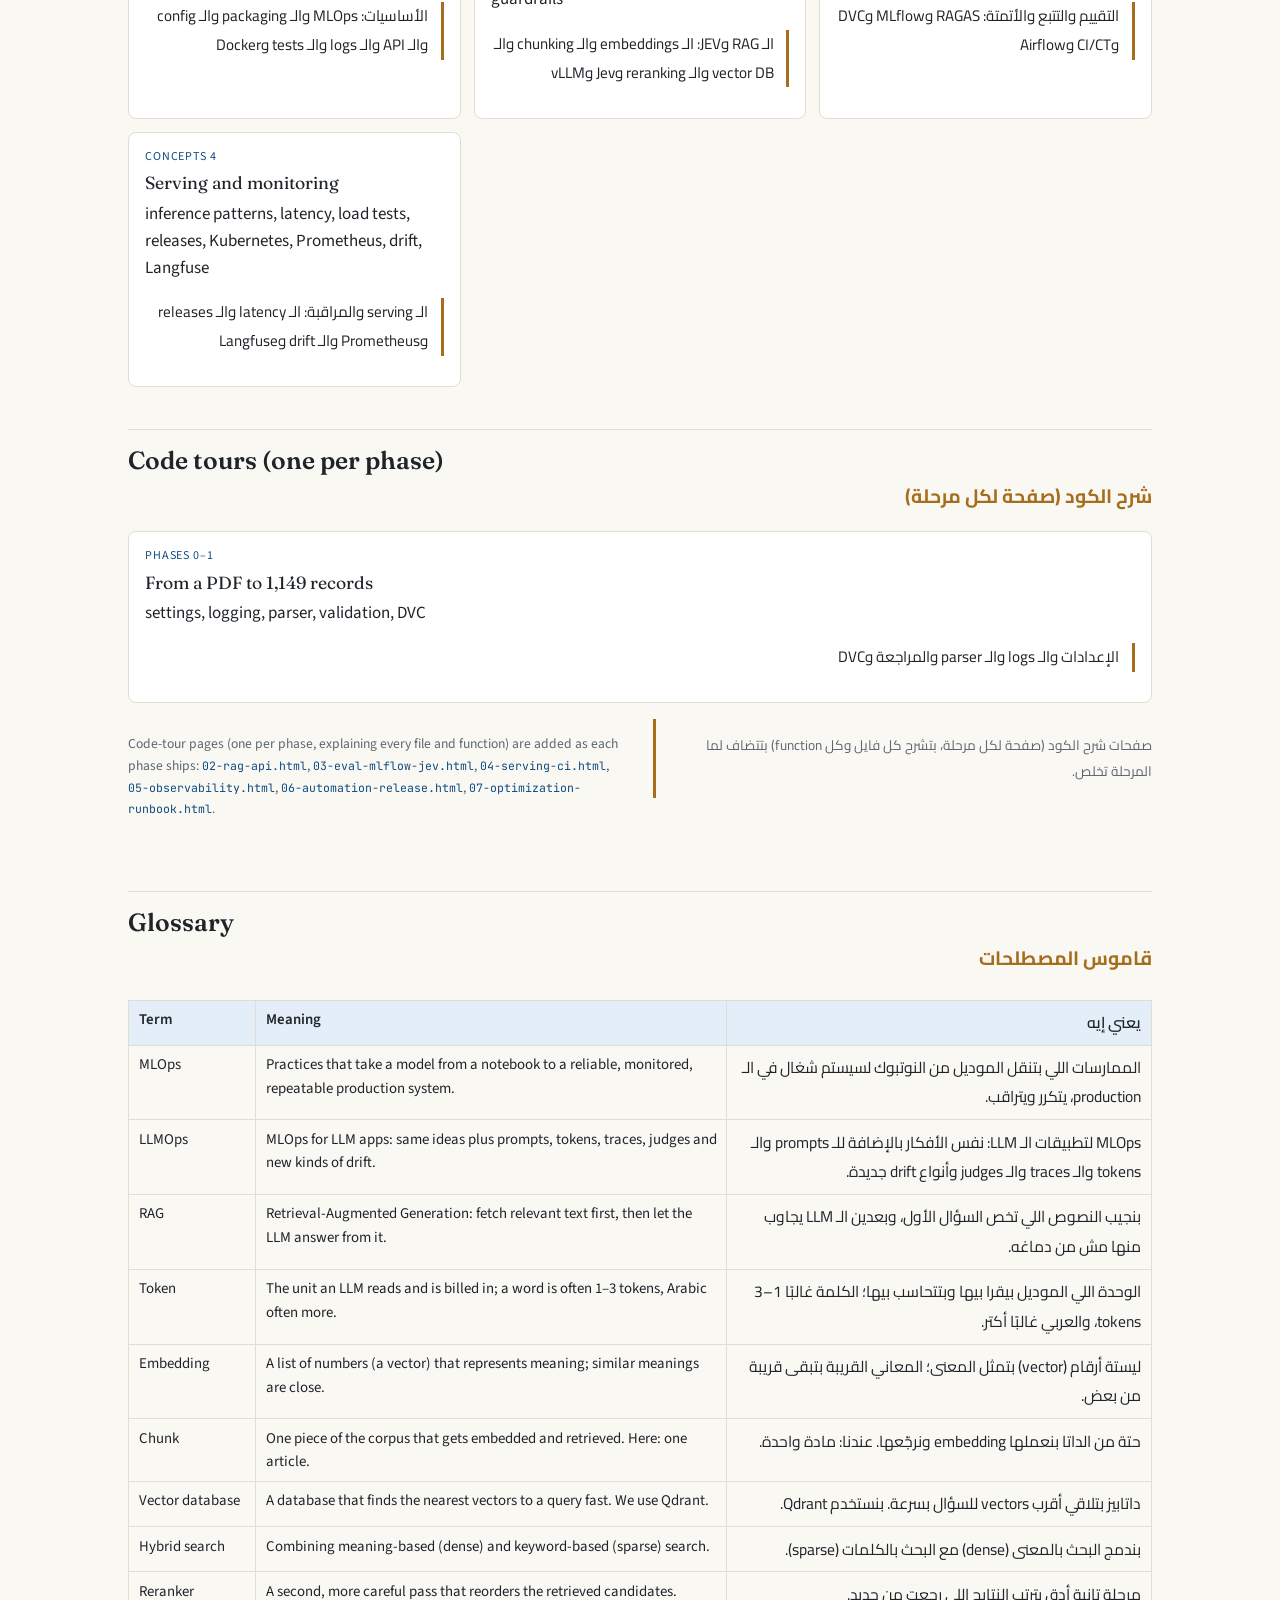
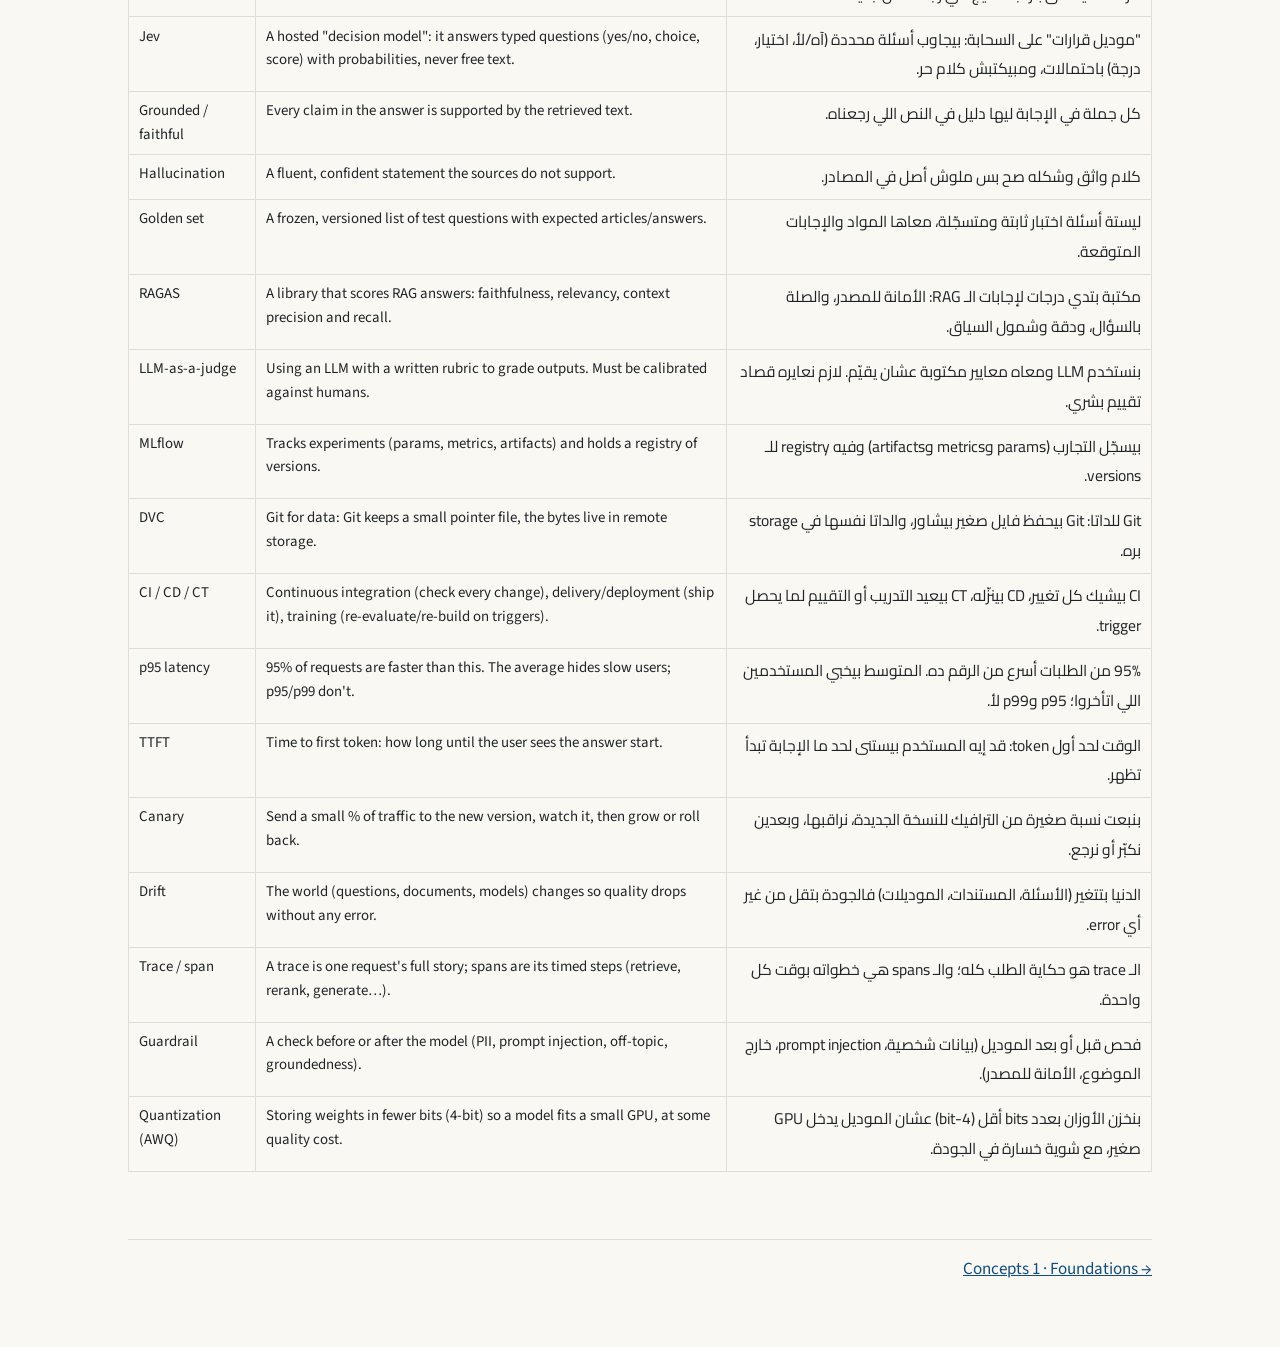
==== commit 3512048b: "feat: corpus pipeline from the Civil Code PDF to validated articles.json - ingest/parse.py: one pass" ====
--- a/docs/walkthrough/index.html
+++ b/docs/walkthrough/index.html
@@ -127,8 +127,12 @@
   <a class="card" href="00c-eval-tracking.html"><div class="k">Concepts 3</div><div class="t">Evaluation, tracking, automation</div><div class="en">RAGAS, judges, MLflow, DVC, CI/CT, Airflow, Terraform</div><div class="ar" lang="ar" dir="rtl">التقييم والتتبع والأتمتة: RAGAS وMLflow وDVC وCI/CT وAirflow</div></a>
   <a class="card" href="00d-serving-monitoring.html"><div class="k">Concepts 4</div><div class="t">Serving and monitoring</div><div class="en">inference patterns, latency, load tests, releases, Kubernetes, Prometheus, drift, Langfuse</div><div class="ar" lang="ar" dir="rtl">الـ serving والمراقبة: الـ latency والـ releases وPrometheus والـ drift وLangfuse</div></a>
 </div>
+<h2><span class="en">Code tours (one per phase)</span><span class="ar">شرح الكود (صفحة لكل مرحلة)</span></h2>
+<div class="cards">
+  <a class="card" href="01-corpus.html"><div class="k">Phases 0–1</div><div class="t">From a PDF to 1,149 records</div><div class="en">settings, logging, parser, validation, DVC</div><div class="ar" lang="ar" dir="rtl">الإعدادات والـ logs والـ parser والمراجعة وDVC</div></a>
+</div>
 <div class="pair">
-  <div class="en"><p class="legend">Code-tour pages (one per phase, explaining every file and function) are added as each phase ships: <span class="file">01-corpus.html</span>, <span class="file">02-rag-api.html</span>, <span class="file">03-eval-mlflow-jev.html</span>, <span class="file">04-serving-ci.html</span>, <span class="file">05-observability.html</span>, <span class="file">06-automation-release.html</span>, <span class="file">07-optimization-runbook.html</span>.</p></div>
+  <div class="en"><p class="legend">Code-tour pages (one per phase, explaining every file and function) are added as each phase ships: <span class="file">02-rag-api.html</span>, <span class="file">03-eval-mlflow-jev.html</span>, <span class="file">04-serving-ci.html</span>, <span class="file">05-observability.html</span>, <span class="file">06-automation-release.html</span>, <span class="file">07-optimization-runbook.html</span>.</p></div>
   <div class="ar" lang="ar" dir="rtl"><p class="legend">صفحات شرح الكود (صفحة لكل مرحلة، بتشرح كل فايل وكل function) بتتضاف لما المرحلة تخلص.</p></div>
 </div>
 
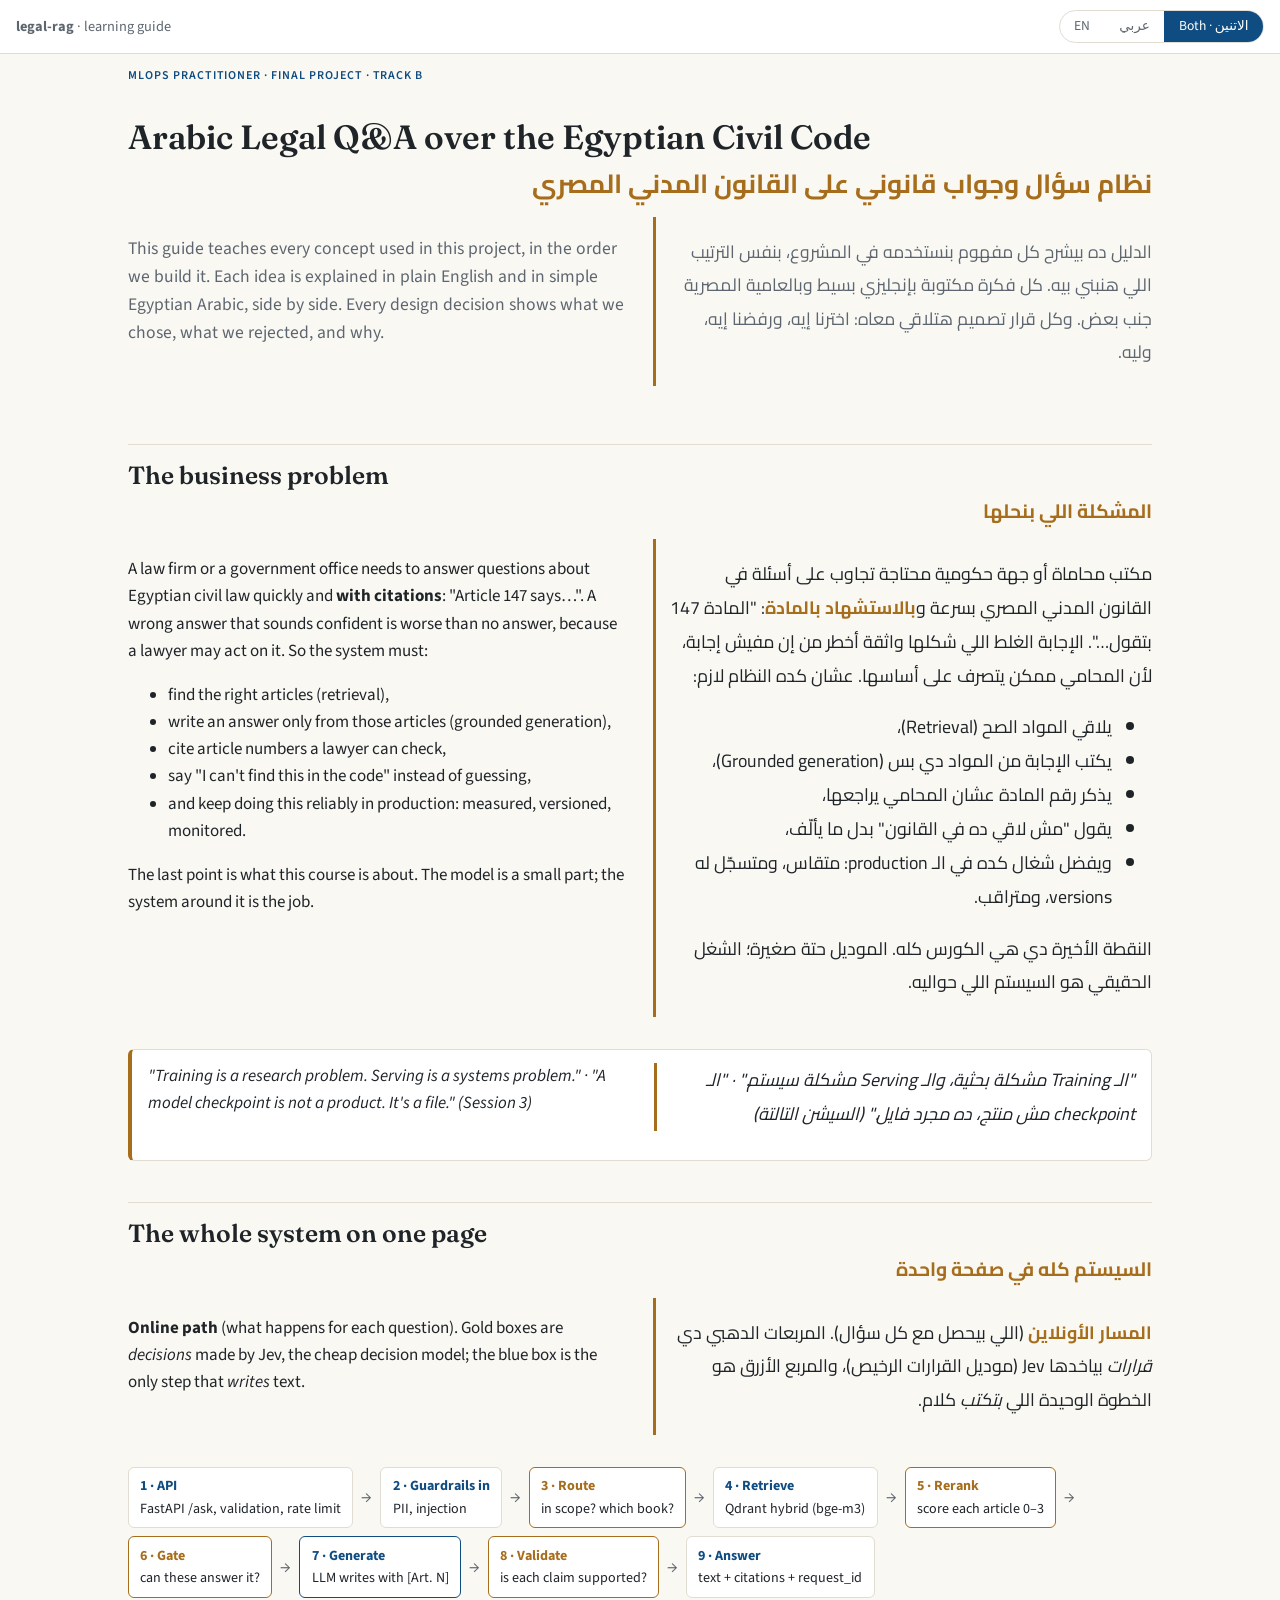
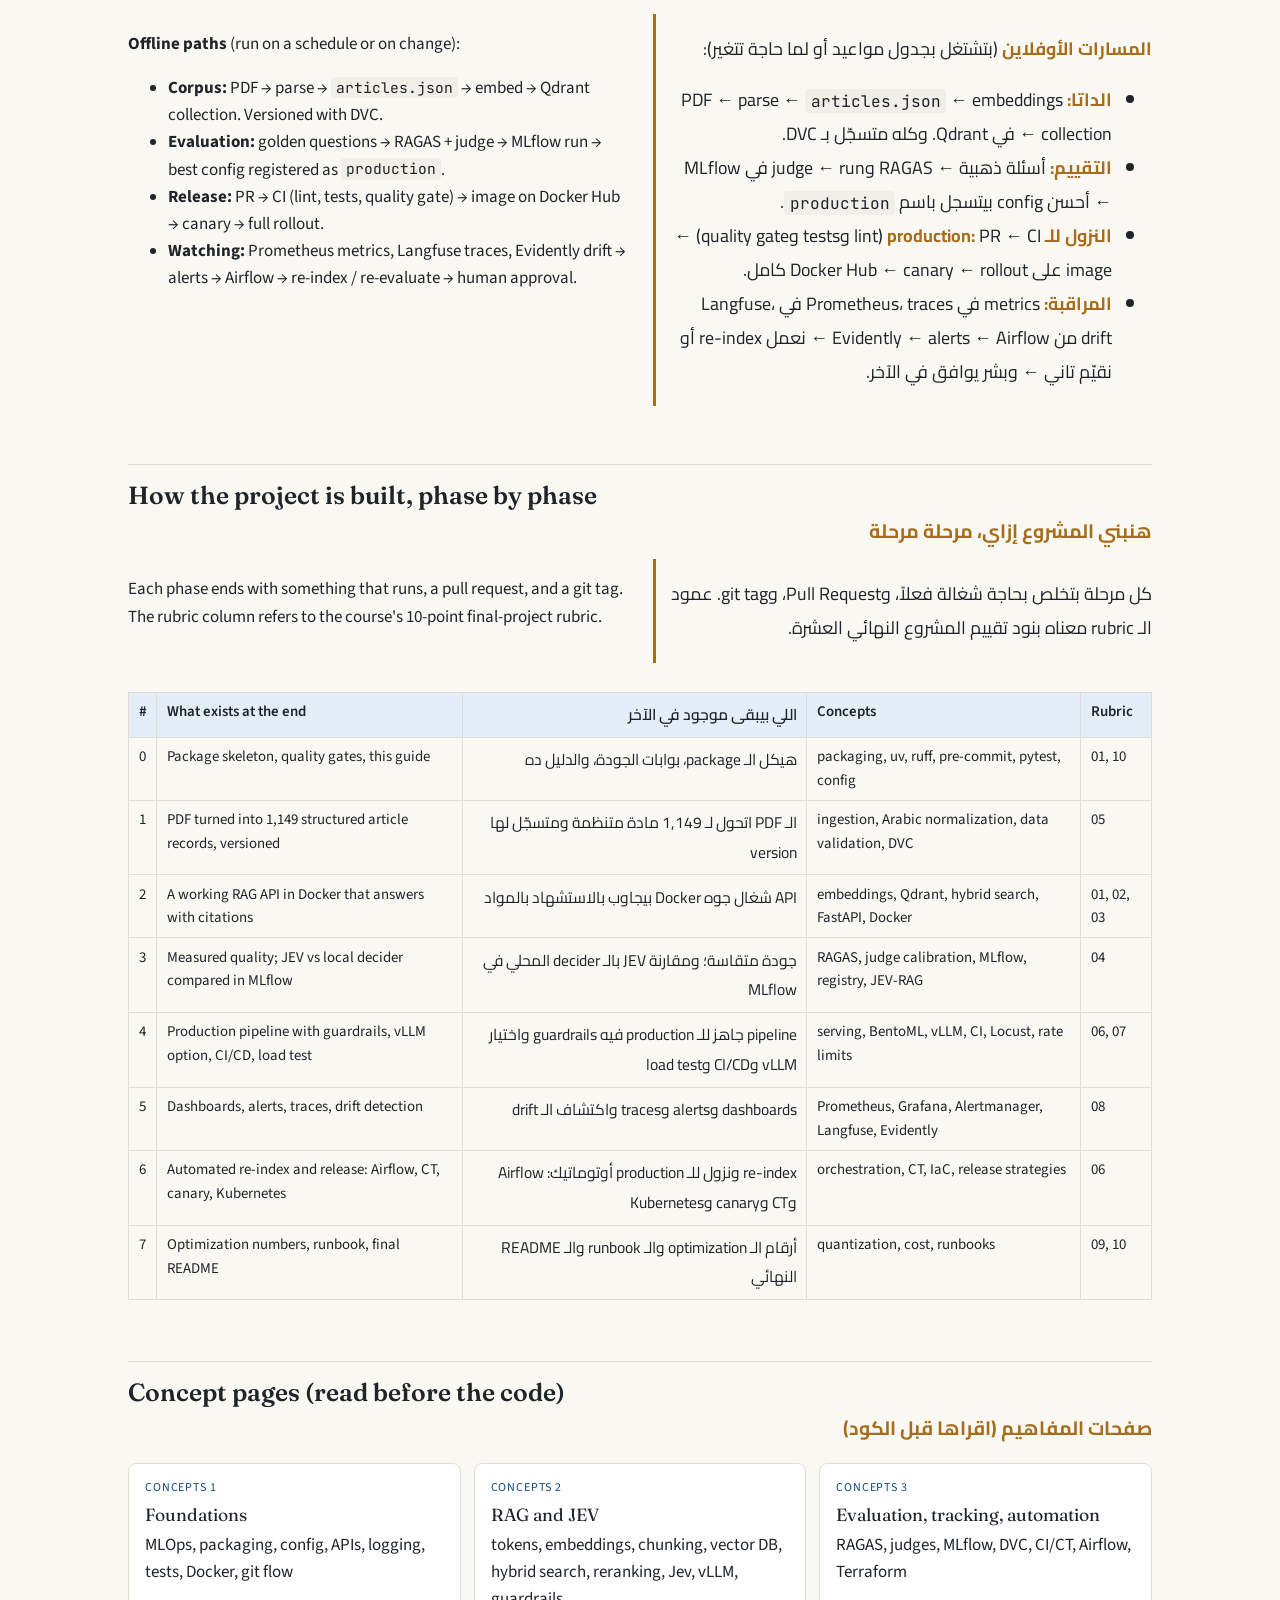
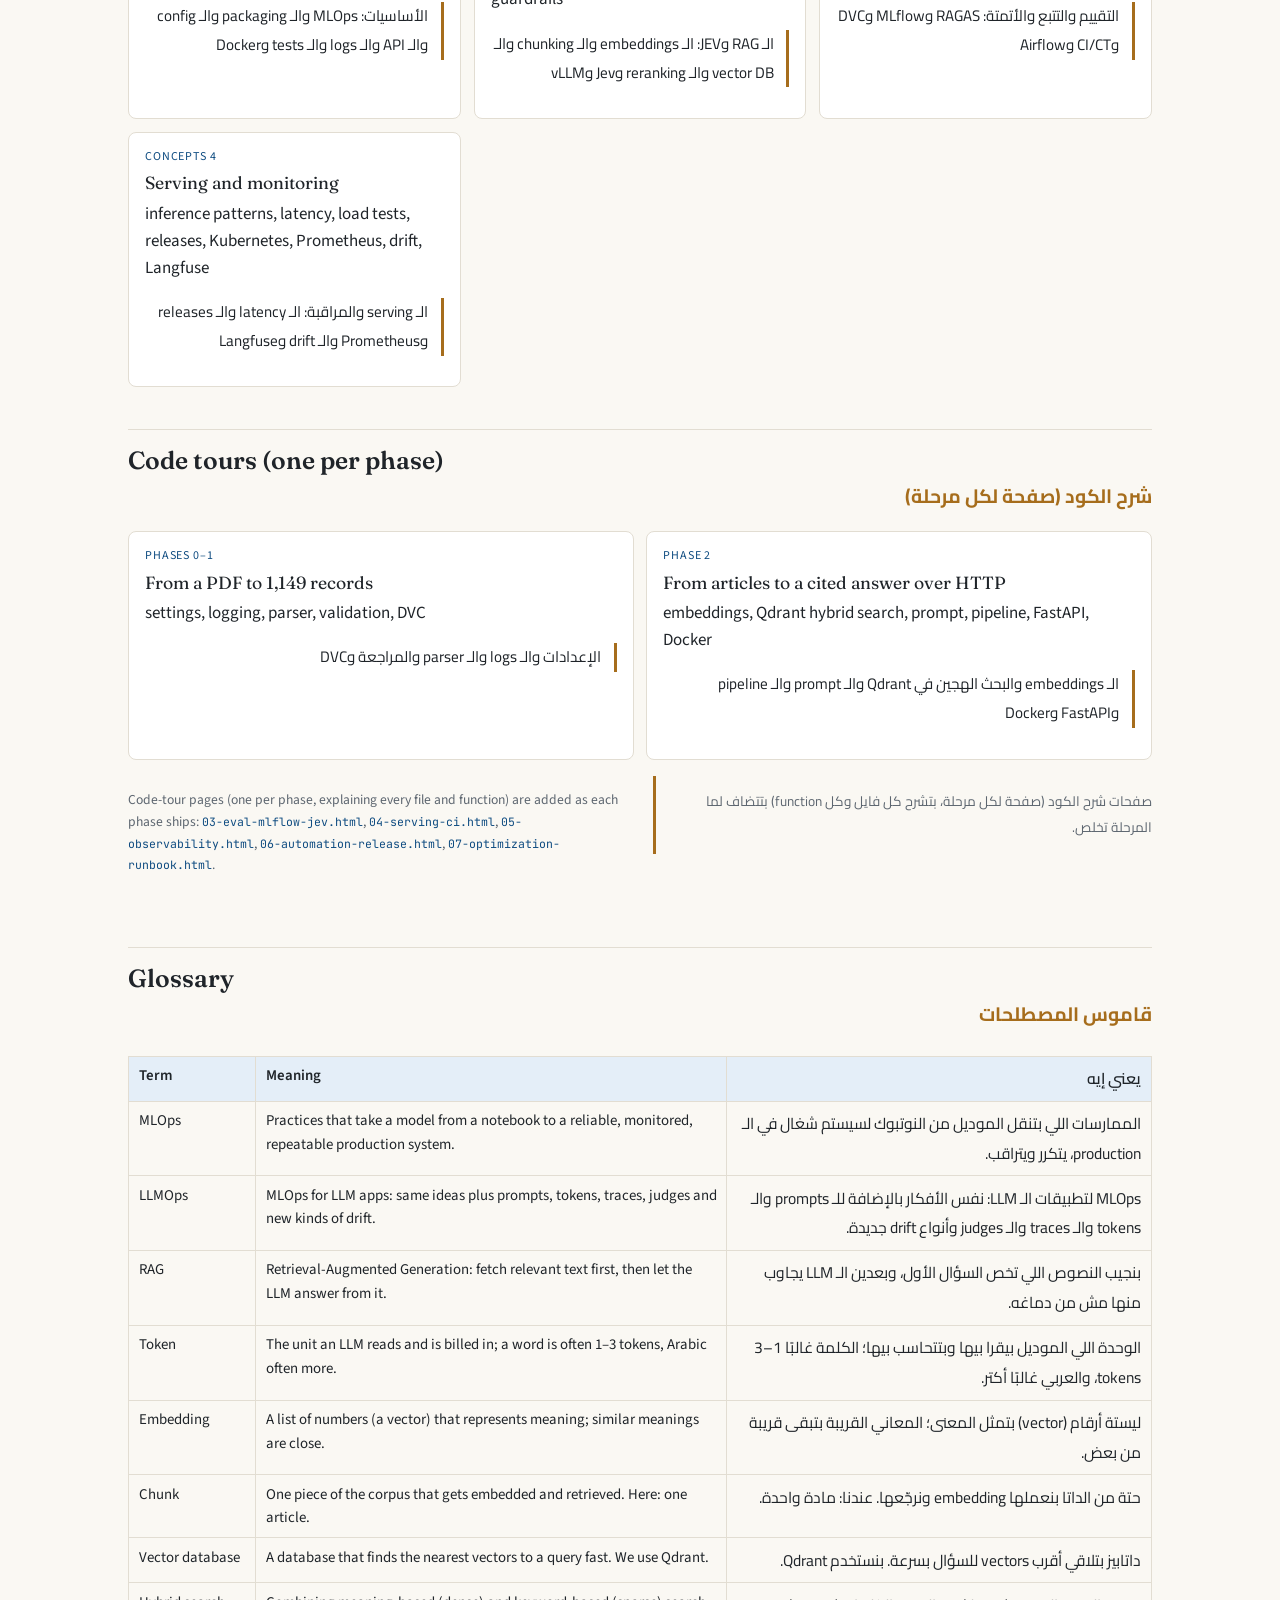
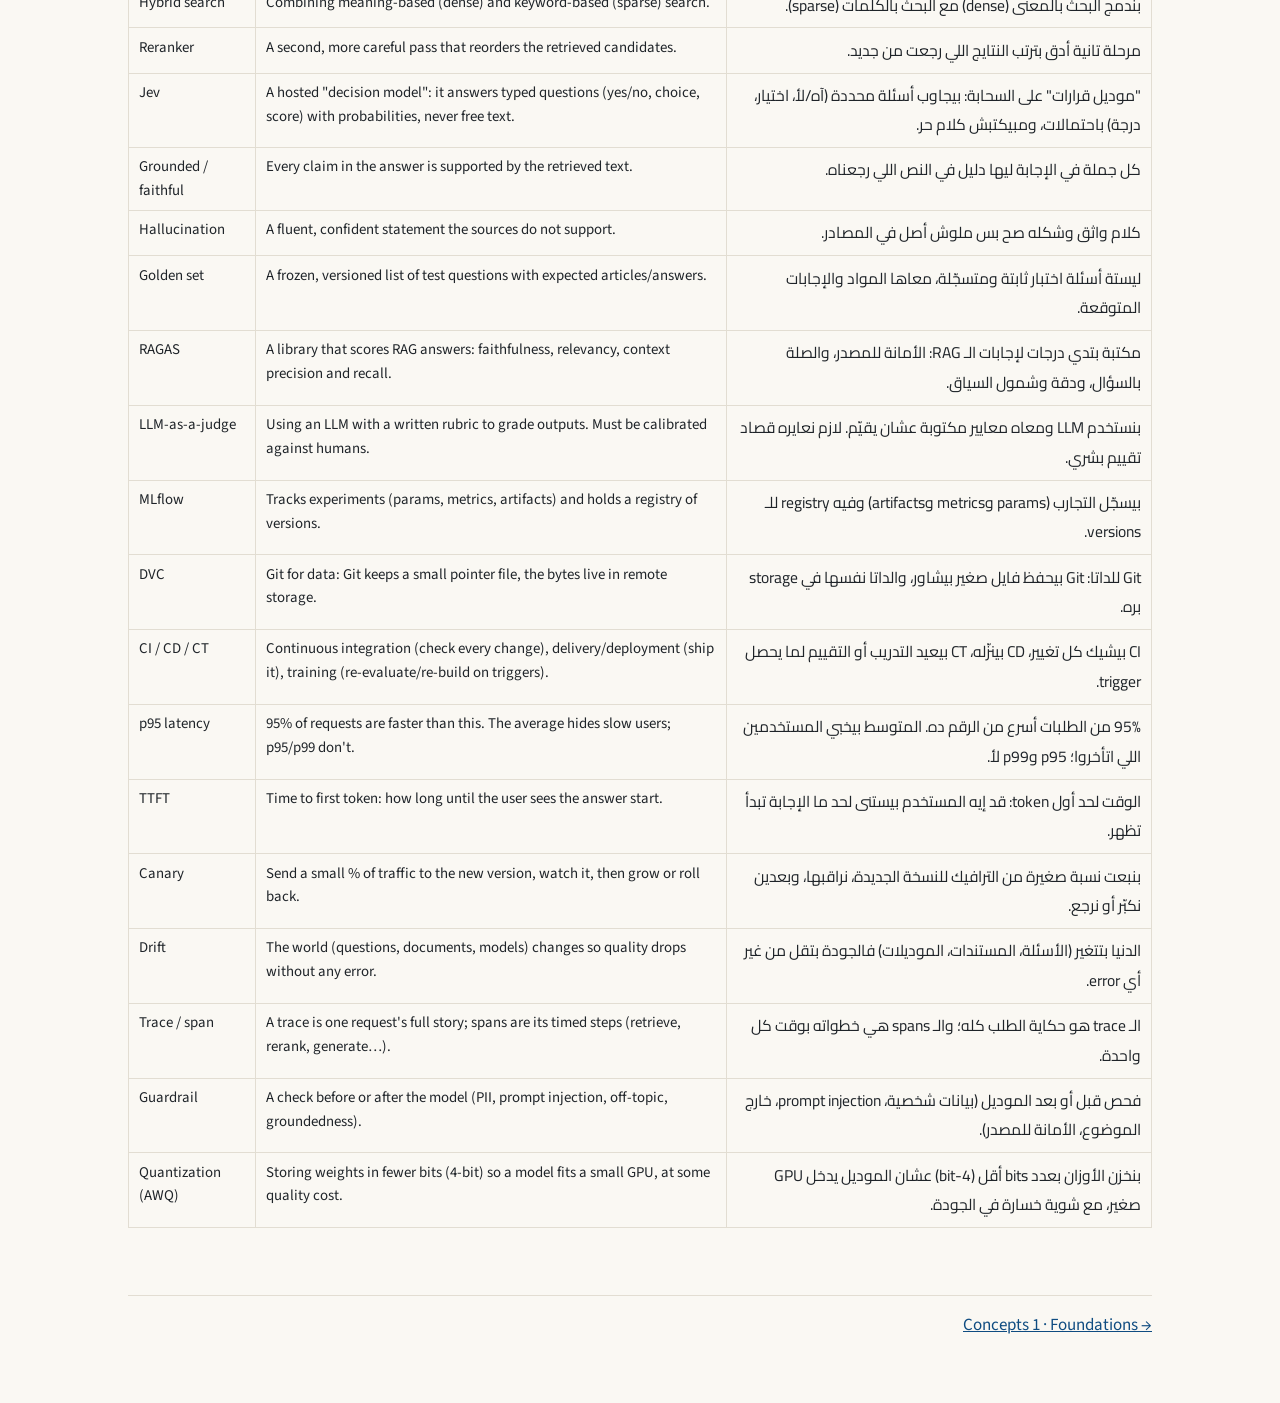
==== commit 84f1db8a: "feat: vanilla RAG over the civil code behind a FastAPI service in Docker - index: bge-m3 dense+spars" ====
--- a/docs/walkthrough/index.html
+++ b/docs/walkthrough/index.html
@@ -130,9 +130,10 @@
 <h2><span class="en">Code tours (one per phase)</span><span class="ar">شرح الكود (صفحة لكل مرحلة)</span></h2>
 <div class="cards">
   <a class="card" href="01-corpus.html"><div class="k">Phases 0–1</div><div class="t">From a PDF to 1,149 records</div><div class="en">settings, logging, parser, validation, DVC</div><div class="ar" lang="ar" dir="rtl">الإعدادات والـ logs والـ parser والمراجعة وDVC</div></a>
+  <a class="card" href="02-rag-api.html"><div class="k">Phase 2</div><div class="t">From articles to a cited answer over HTTP</div><div class="en">embeddings, Qdrant hybrid search, prompt, pipeline, FastAPI, Docker</div><div class="ar" lang="ar" dir="rtl">الـ embeddings والبحث الهجين في Qdrant والـ prompt والـ pipeline وFastAPI وDocker</div></a>
 </div>
 <div class="pair">
-  <div class="en"><p class="legend">Code-tour pages (one per phase, explaining every file and function) are added as each phase ships: <span class="file">02-rag-api.html</span>, <span class="file">03-eval-mlflow-jev.html</span>, <span class="file">04-serving-ci.html</span>, <span class="file">05-observability.html</span>, <span class="file">06-automation-release.html</span>, <span class="file">07-optimization-runbook.html</span>.</p></div>
+  <div class="en"><p class="legend">Code-tour pages (one per phase, explaining every file and function) are added as each phase ships: <span class="file">03-eval-mlflow-jev.html</span>, <span class="file">04-serving-ci.html</span>, <span class="file">05-observability.html</span>, <span class="file">06-automation-release.html</span>, <span class="file">07-optimization-runbook.html</span>.</p></div>
   <div class="ar" lang="ar" dir="rtl"><p class="legend">صفحات شرح الكود (صفحة لكل مرحلة، بتشرح كل فايل وكل function) بتتضاف لما المرحلة تخلص.</p></div>
 </div>
 
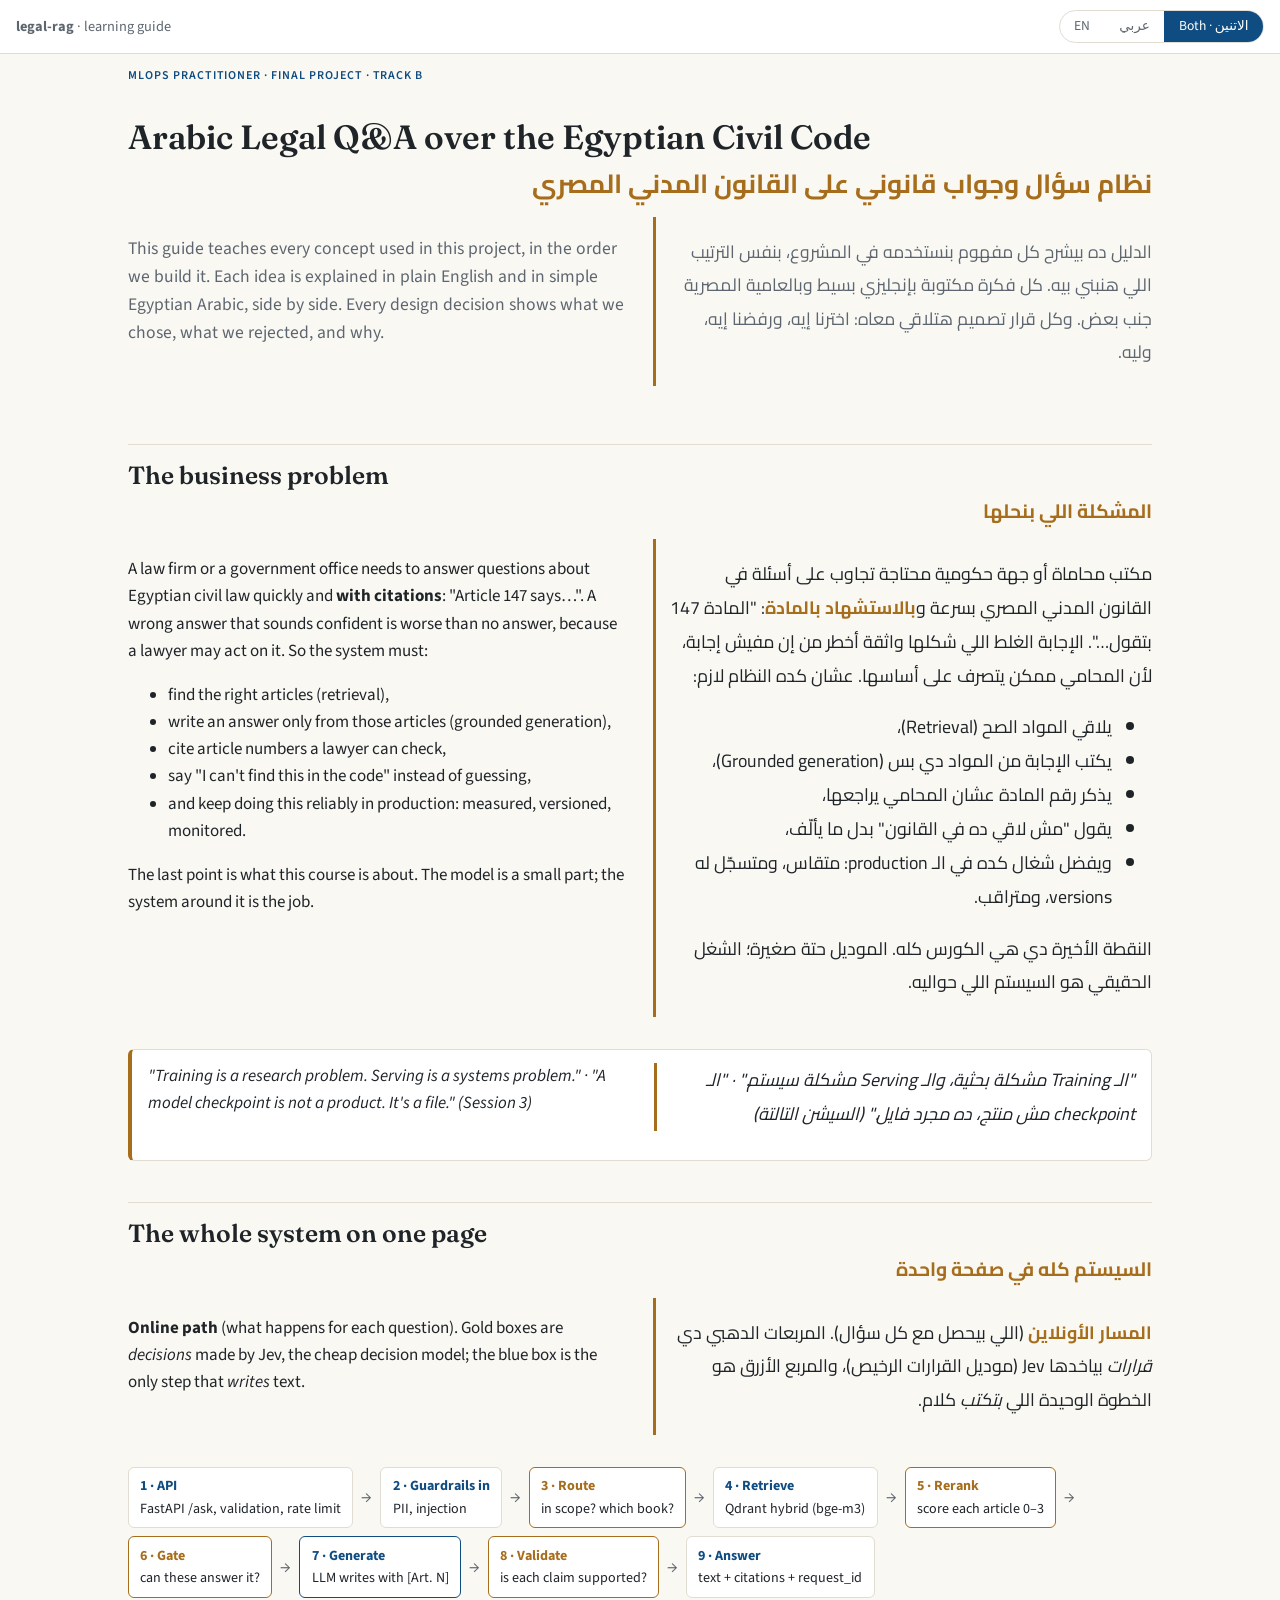
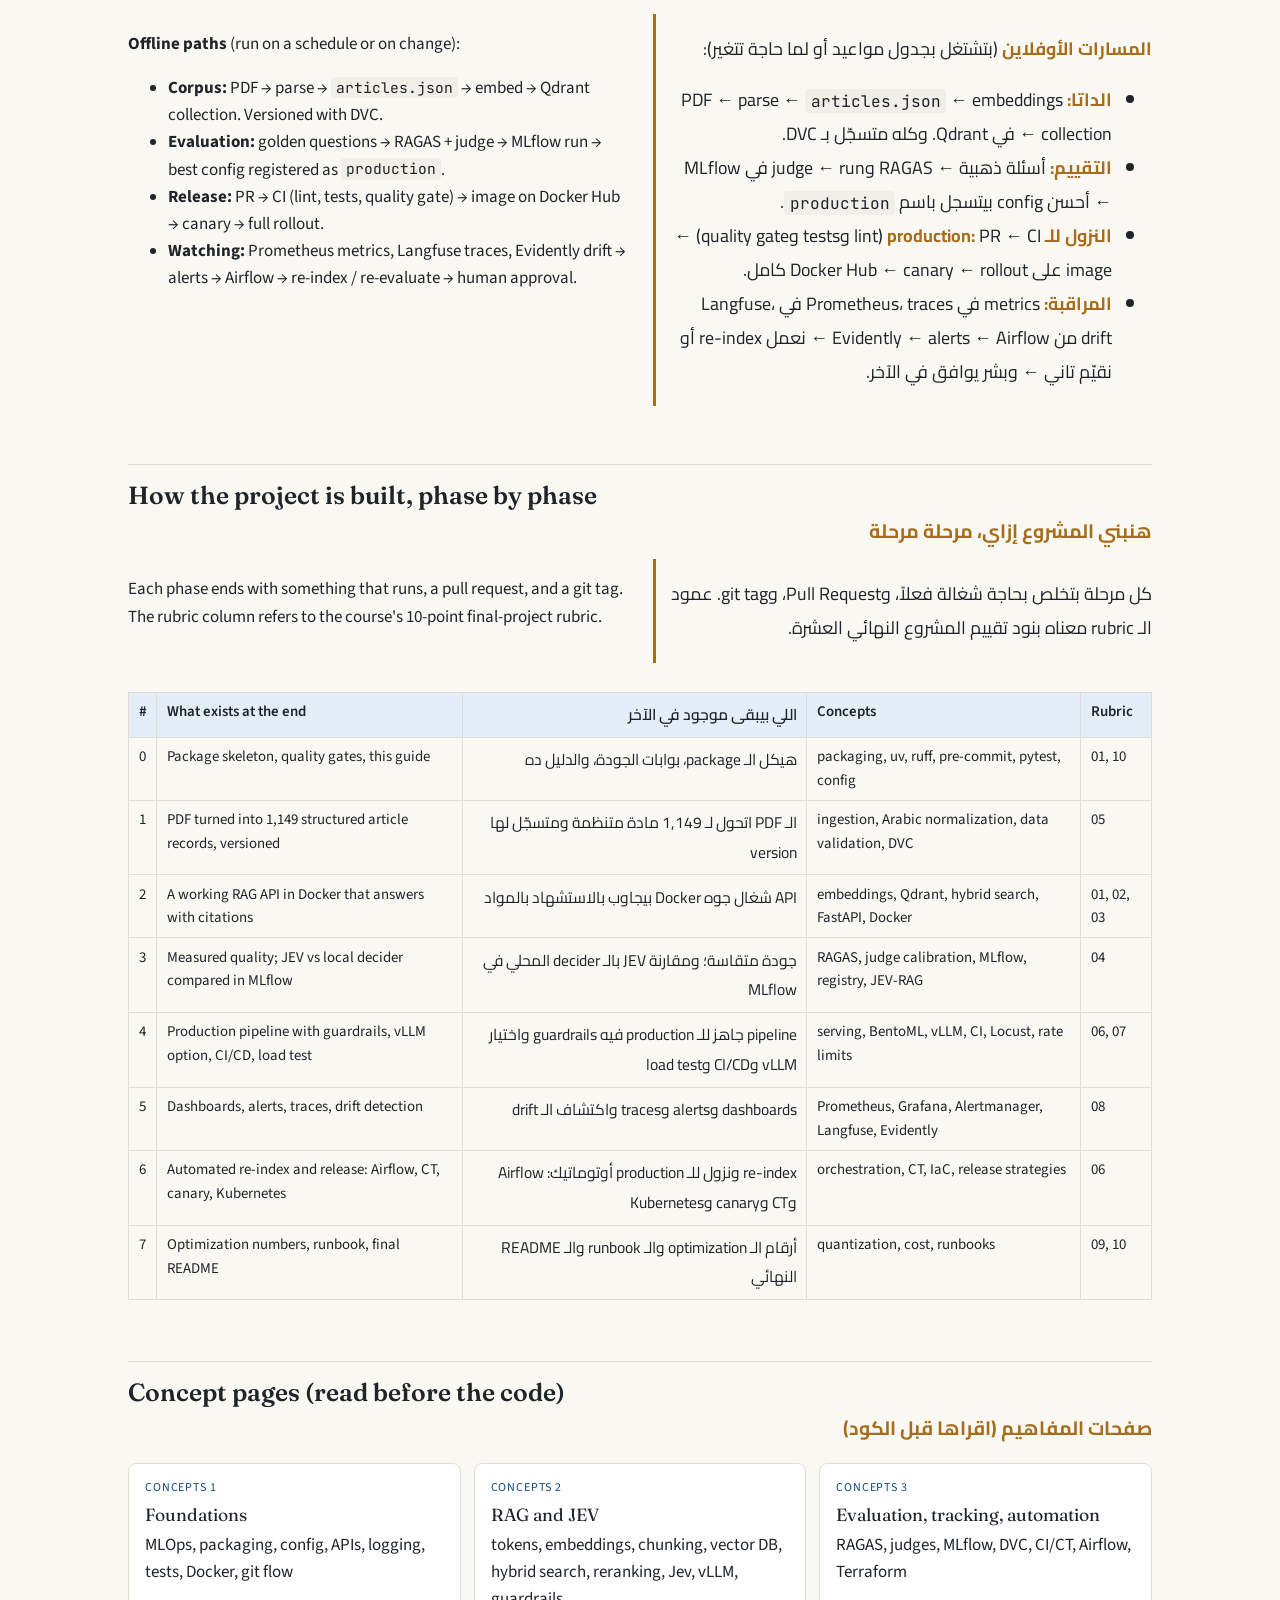
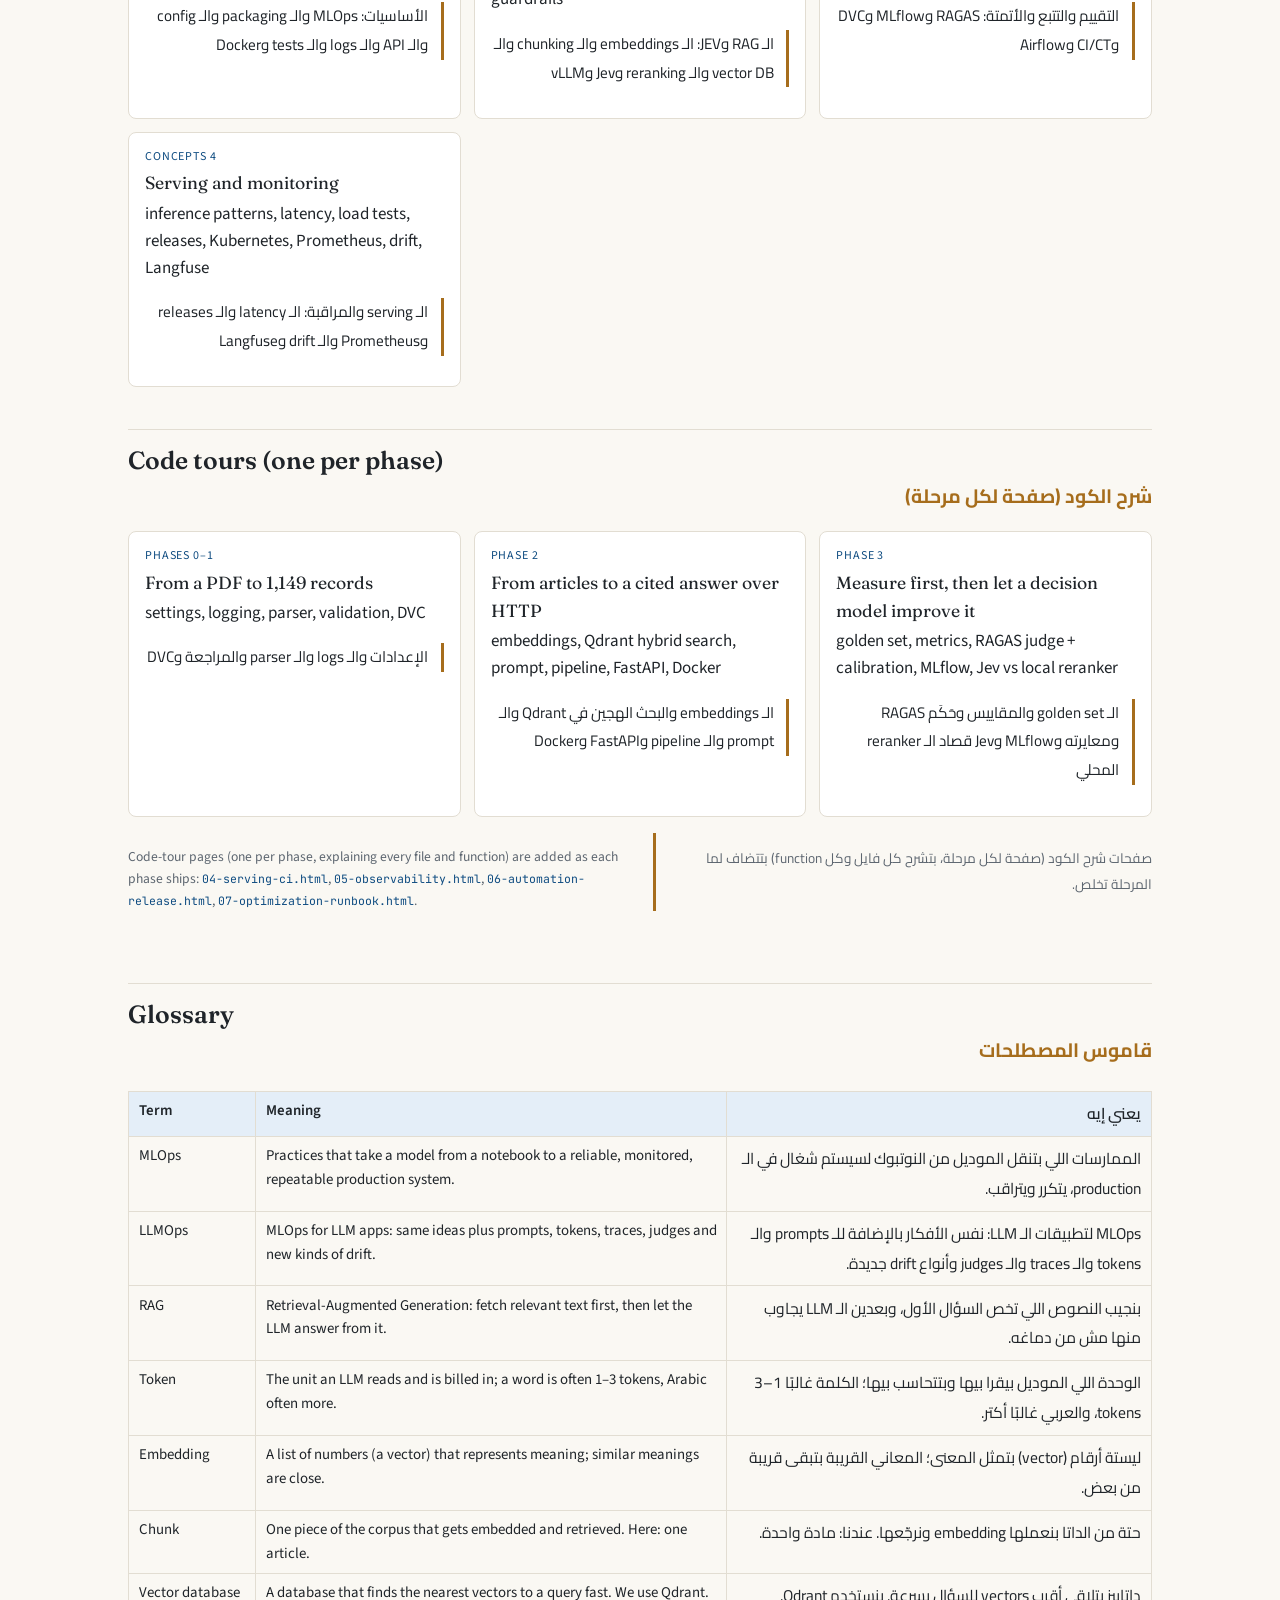
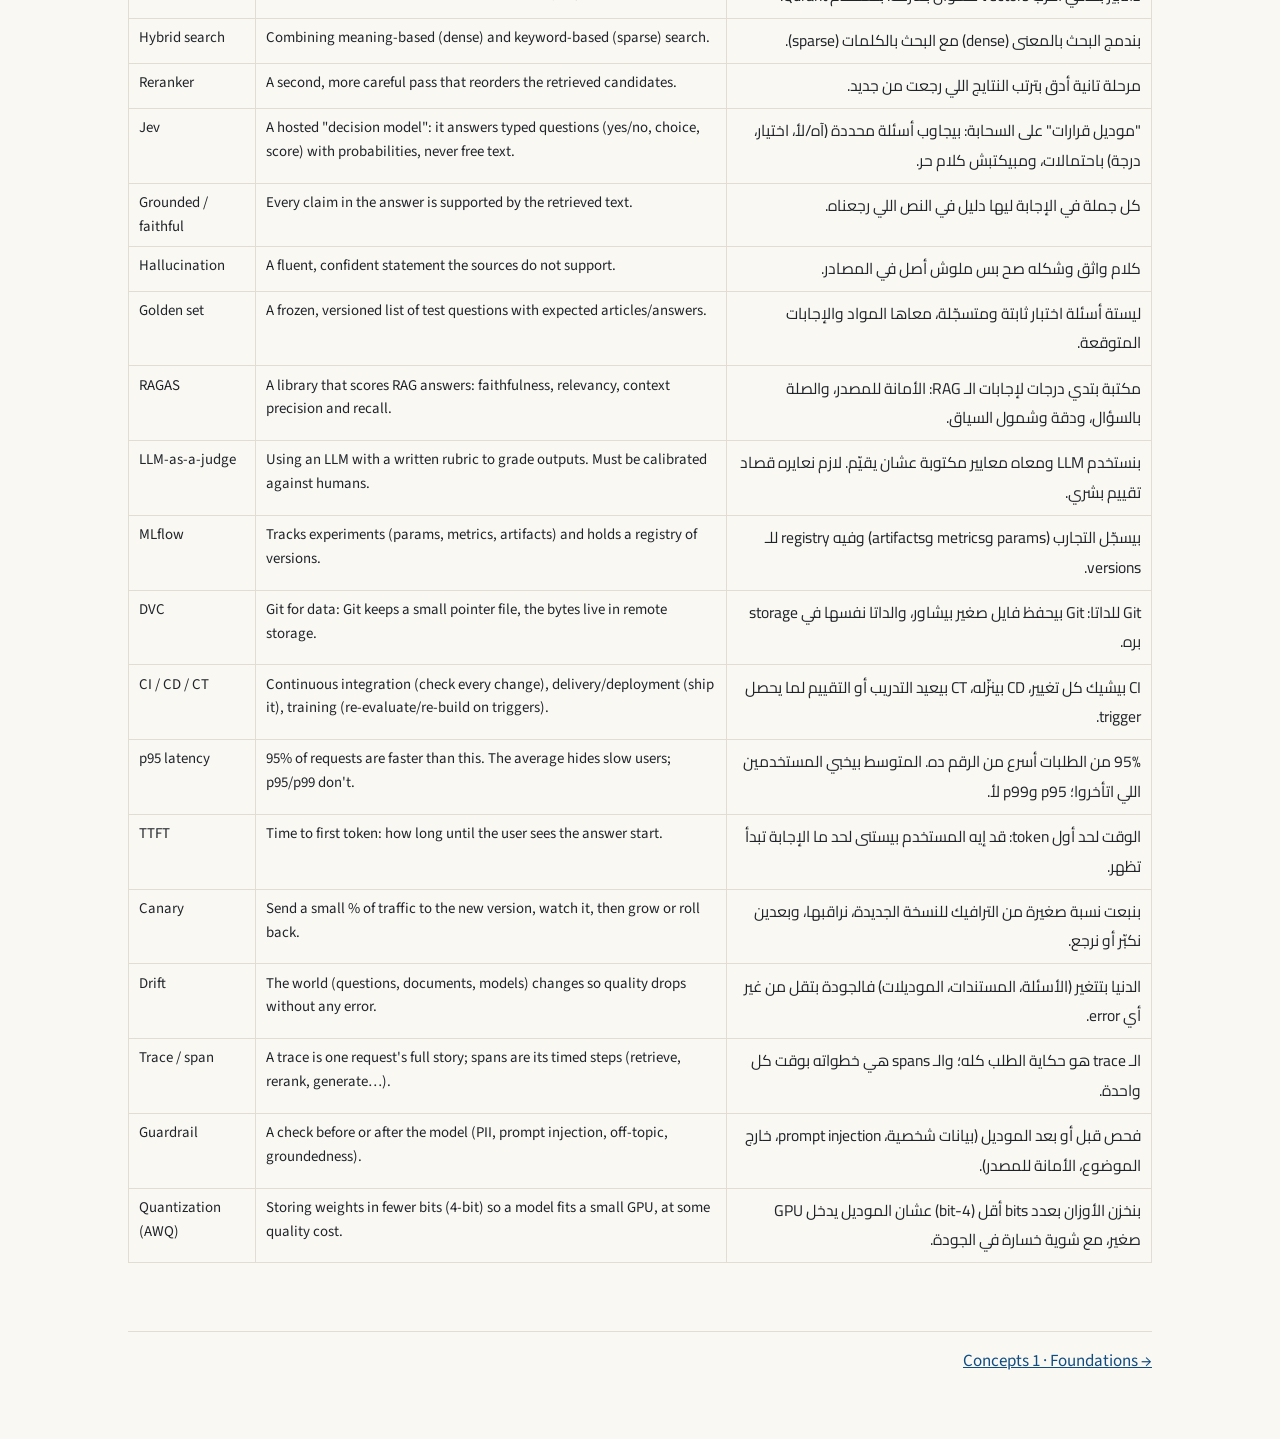
==== commit 342812b1: "feat: retrieval and decider ablations, pacing for free tiers, Gemini route - retrieval-only ablation" ====
--- a/docs/walkthrough/index.html
+++ b/docs/walkthrough/index.html
@@ -131,9 +131,10 @@
 <div class="cards">
   <a class="card" href="01-corpus.html"><div class="k">Phases 0–1</div><div class="t">From a PDF to 1,149 records</div><div class="en">settings, logging, parser, validation, DVC</div><div class="ar" lang="ar" dir="rtl">الإعدادات والـ logs والـ parser والمراجعة وDVC</div></a>
   <a class="card" href="02-rag-api.html"><div class="k">Phase 2</div><div class="t">From articles to a cited answer over HTTP</div><div class="en">embeddings, Qdrant hybrid search, prompt, pipeline, FastAPI, Docker</div><div class="ar" lang="ar" dir="rtl">الـ embeddings والبحث الهجين في Qdrant والـ prompt والـ pipeline وFastAPI وDocker</div></a>
+  <a class="card" href="03-eval-mlflow-jev.html"><div class="k">Phase 3</div><div class="t">Measure first, then let a decision model improve it</div><div class="en">golden set, metrics, RAGAS judge + calibration, MLflow, Jev vs local reranker</div><div class="ar" lang="ar" dir="rtl">الـ golden set والمقاييس وحَكَم RAGAS ومعايرته وMLflow وJev قصاد الـ reranker المحلي</div></a>
 </div>
 <div class="pair">
-  <div class="en"><p class="legend">Code-tour pages (one per phase, explaining every file and function) are added as each phase ships: <span class="file">03-eval-mlflow-jev.html</span>, <span class="file">04-serving-ci.html</span>, <span class="file">05-observability.html</span>, <span class="file">06-automation-release.html</span>, <span class="file">07-optimization-runbook.html</span>.</p></div>
+  <div class="en"><p class="legend">Code-tour pages (one per phase, explaining every file and function) are added as each phase ships: <span class="file">04-serving-ci.html</span>, <span class="file">05-observability.html</span>, <span class="file">06-automation-release.html</span>, <span class="file">07-optimization-runbook.html</span>.</p></div>
   <div class="ar" lang="ar" dir="rtl"><p class="legend">صفحات شرح الكود (صفحة لكل مرحلة، بتشرح كل فايل وكل function) بتتضاف لما المرحلة تخلص.</p></div>
 </div>
 
